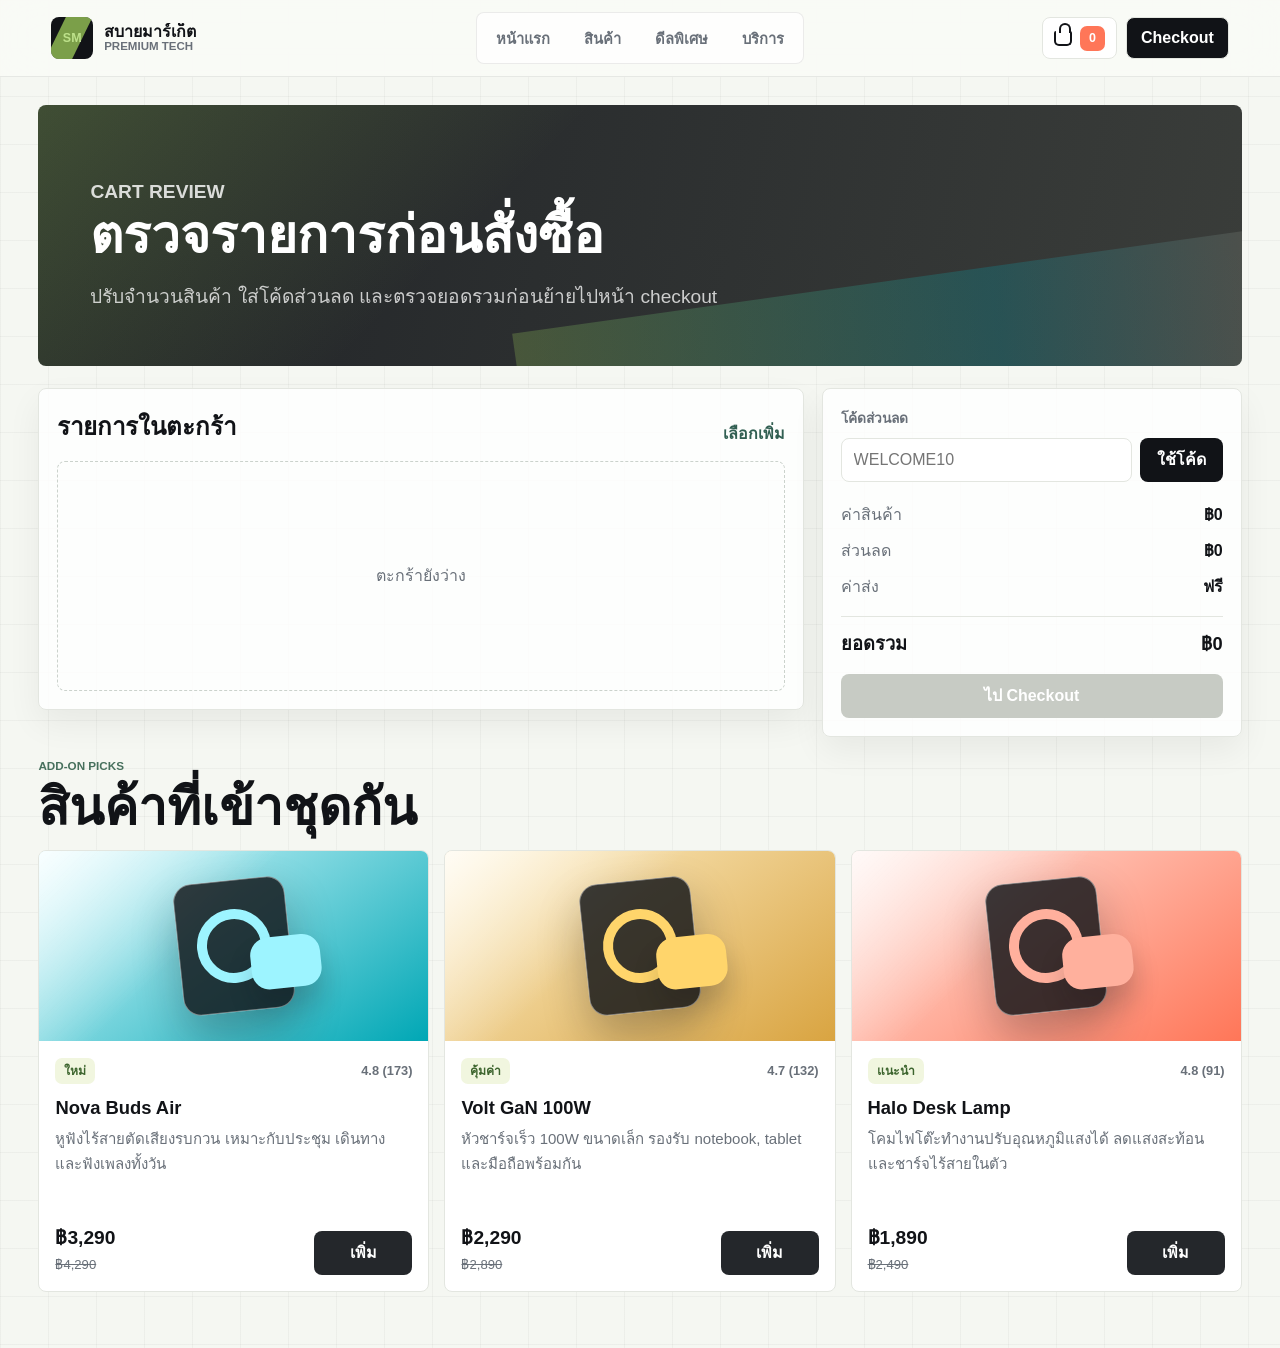
==== cart.html @ 7fd5c6af "fix ui" ====
<!doctype html>
<html lang="th">
  <head>
    <meta charset="UTF-8" />
    <meta name="viewport" content="width=device-width, initial-scale=1.0" />
    <meta name="description" content="ตรวจรายการสินค้าในตะกร้า ปรับจำนวน ใช้โค้ดส่วนลด และไป checkout" />
    <title>ตะกร้า | สบายมาร์เก็ต</title>
    <link rel="stylesheet" href="styles.css" />
  </head>
  <body data-page="cart">
    <header class="site-header">
      <a class="brand" href="index.html" aria-label="สบายมาร์เก็ต">
        <span class="brand-mark" aria-hidden="true">SM</span>
        <span class="brand-copy"><strong>สบายมาร์เก็ต</strong><small>Premium Tech</small></span>
      </a>
      <nav class="top-nav" aria-label="เมนูหลัก">
        <a class="nav-link" data-page-link="home" href="index.html">หน้าแรก</a>
        <a class="nav-link" data-page-link="products" href="products.html">สินค้า</a>
        <a class="nav-link" data-page-link="deals" href="deals.html">ดีลพิเศษ</a>
        <a class="nav-link" data-page-link="support" href="support.html">บริการ</a>
      </nav>
      <div class="header-actions">
        <a class="cart-chip" href="cart.html" aria-label="เปิดตะกร้าสินค้า">
          <span class="bag-icon" aria-hidden="true"></span>
          <strong id="cartCount">0</strong>
        </a>
        <a class="checkout-chip" href="checkout.html">Checkout</a>
        <button class="menu-toggle" id="menuToggle" type="button" aria-label="เปิดเมนู"><span></span><span></span></button>
      </div>
    </header>

    <nav class="mobile-nav" id="mobileNav" aria-label="เมนูมือถือ">
      <a class="nav-link" data-page-link="home" href="index.html">หน้าแรก</a>
      <a class="nav-link" data-page-link="products" href="products.html">สินค้า</a>
      <a class="nav-link" data-page-link="deals" href="deals.html">ดีลพิเศษ</a>
      <a class="nav-link" data-page-link="cart" href="cart.html">ตะกร้า</a>
      <a class="nav-link" data-page-link="support" href="support.html">บริการ</a>
    </nav>

    <main class="page-shell content-page">
      <section class="page-hero" data-reveal>
        <p class="eyebrow">Cart Review</p>
        <h1>ตรวจรายการก่อนสั่งซื้อ</h1>
        <p>ปรับจำนวนสินค้า ใส่โค้ดส่วนลด และตรวจยอดรวมก่อนย้ายไปหน้า checkout</p>
      </section>

      <section class="cart-page-grid" data-reveal>
        <div class="cart-list-card">
          <div class="card-title-row">
            <h2>รายการในตะกร้า</h2>
            <a class="text-link" href="products.html">เลือกเพิ่ม</a>
          </div>
          <div class="cart-items-page" id="cartItemsPage"></div>
        </div>

        <aside class="summary-card">
          <form class="promo-row" id="promoForm">
            <label for="promoCode">โค้ดส่วนลด</label>
            <div>
              <input id="promoCode" type="text" placeholder="WELCOME10" autocomplete="off" />
              <button type="submit">ใช้โค้ด</button>
            </div>
          </form>
          <div class="cart-summary" id="cartSummary"></div>
          <a class="checkout-button" id="checkoutLink" href="checkout.html">ไป Checkout</a>
        </aside>
      </section>

      <section class="product-section" data-reveal>
        <div class="section-heading">
          <div>
            <p class="eyebrow">Add-on Picks</p>
            <h2>สินค้าที่เข้าชุดกัน</h2>
          </div>
        </div>
        <div class="product-grid compact-grid" id="cartRecommendations" aria-live="polite"></div>
      </section>
    </main>

    <div class="toast" id="toast" role="status" aria-live="polite"></div>
    <script src="script.js"></script>
  </body>
</html>
---- styles.css ----
:root {
  color-scheme: light;
  --ink: #111317;
  --muted: #697079;
  --line: #e3e6e0;
  --paper: #ffffff;
  --soft: #f5f7f2;
  --soft-2: #ecefec;
  --graphite: #24272b;
  --lime: #a4d65e;
  --cyan: #00a7b5;
  --ember: #ff7658;
  --violet: #7d6cf0;
  --gold: #d9a441;
  --radius: 8px;
  --shadow: 0 22px 60px rgba(17, 19, 23, 0.13);
}

* {
  box-sizing: border-box;
}

html {
  scroll-behavior: smooth;
}

body {
  margin: 0;
  min-width: 320px;
  background:
    linear-gradient(90deg, rgba(17, 19, 23, 0.035) 1px, transparent 1px),
    linear-gradient(180deg, rgba(17, 19, 23, 0.035) 1px, transparent 1px),
    var(--soft);
  background-size: 48px 48px;
  color: var(--ink);
  font-family: "Segoe UI", Tahoma, Arial, sans-serif;
  letter-spacing: 0;
}

body.nav-open {
  overflow: hidden;
}

button,
input,
select,
textarea {
  font: inherit;
}

button,
a {
  -webkit-tap-highlight-color: transparent;
}

a {
  color: inherit;
  text-decoration: none;
}

.site-header {
  position: sticky;
  top: 0;
  z-index: 50;
  display: grid;
  grid-template-columns: minmax(210px, 1fr) auto minmax(230px, 1fr);
  align-items: center;
  gap: 18px;
  min-height: 76px;
  padding: 12px clamp(16px, 4vw, 56px);
  border-bottom: 1px solid rgba(17, 19, 23, 0.08);
  background: rgba(250, 251, 247, 0.9);
  backdrop-filter: blur(20px);
}

.brand {
  display: inline-flex;
  align-items: center;
  gap: 11px;
  min-width: 0;
}

.brand-mark {
  position: relative;
  display: grid;
  width: 42px;
  height: 42px;
  place-items: center;
  overflow: hidden;
  border-radius: var(--radius);
  background: var(--ink);
  color: #fff;
  font-size: 0.78rem;
  font-weight: 900;
}

.brand-mark::after {
  position: absolute;
  inset: -45% 28% auto auto;
  width: 24px;
  height: 80px;
  background: rgba(164, 214, 94, 0.72);
  content: "";
  transform: rotate(26deg);
}

.brand-copy {
  display: grid;
  min-width: 0;
  line-height: 1.1;
}

.brand-copy strong {
  overflow: hidden;
  font-size: 1rem;
  text-overflow: ellipsis;
  white-space: nowrap;
}

.brand-copy small {
  color: var(--muted);
  font-size: 0.72rem;
  font-weight: 800;
  text-transform: uppercase;
}

.top-nav {
  display: inline-flex;
  align-items: center;
  justify-content: center;
  gap: 8px;
  padding: 6px;
  border: 1px solid rgba(17, 19, 23, 0.08);
  border-radius: var(--radius);
  background: rgba(255, 255, 255, 0.72);
}

.nav-link {
  position: relative;
  display: inline-flex;
  align-items: center;
  min-height: 38px;
  padding: 0 13px;
  border-radius: 7px;
  color: var(--muted);
  font-size: 0.92rem;
  font-weight: 800;
  white-space: nowrap;
  transition: color 180ms ease, background 180ms ease;
}

.nav-link:hover,
.nav-link.is-active {
  background: #eef4e4;
  color: var(--ink);
}

.nav-link.is-active::after {
  position: absolute;
  left: 13px;
  right: 13px;
  bottom: 5px;
  height: 2px;
  border-radius: 2px;
  background: var(--lime);
  content: "";
}

.header-actions {
  display: inline-flex;
  align-items: center;
  justify-self: end;
  gap: 9px;
}

.cart-chip,
.checkout-chip,
.menu-toggle {
  display: inline-flex;
  align-items: center;
  justify-content: center;
  min-height: 42px;
  border: 1px solid var(--line);
  border-radius: var(--radius);
  background: #fff;
  color: var(--ink);
  cursor: pointer;
}

.cart-chip {
  gap: 8px;
  min-width: 70px;
  padding: 0 11px;
}

.cart-chip strong {
  display: grid;
  min-width: 25px;
  height: 25px;
  place-items: center;
  border-radius: 7px;
  background: var(--ember);
  color: #fff;
  font-size: 0.78rem;
}

.checkout-chip {
  padding: 0 14px;
  background: var(--ink);
  color: #fff;
  font-weight: 850;
}

.bag-icon {
  position: relative;
  width: 18px;
  height: 15px;
  border: 2px solid currentColor;
  border-top: 0;
  border-radius: 2px 2px 5px 5px;
}

.bag-icon::before {
  position: absolute;
  top: -8px;
  left: 3px;
  width: 8px;
  height: 8px;
  border: 2px solid currentColor;
  border-bottom: 0;
  border-radius: 8px 8px 0 0;
  content: "";
}

.menu-toggle {
  display: none;
  width: 42px;
  flex-direction: column;
  gap: 5px;
}

.menu-toggle span {
  width: 18px;
  height: 2px;
  border-radius: 2px;
  background: currentColor;
}

.mobile-nav {
  position: fixed;
  inset: 76px 12px auto;
  z-index: 45;
  display: none;
  padding: 10px;
  border: 1px solid var(--line);
  border-radius: var(--radius);
  background: rgba(255, 255, 255, 0.96);
  box-shadow: var(--shadow);
}

.page-shell {
  width: min(1460px, 100%);
  margin: 0 auto;
  padding: 18px clamp(14px, 3vw, 44px) 56px;
}

.content-page {
  padding-top: 28px;
}

.hero-scene {
  position: relative;
  min-height: clamp(520px, 70vh, 720px);
  overflow: hidden;
  border-radius: var(--radius);
  background: #181b20;
  box-shadow: var(--shadow);
}

.hero-scene::after {
  position: absolute;
  inset: 0;
  background:
    linear-gradient(115deg, transparent 0 42%, rgba(255, 255, 255, 0.18) 48%, transparent 54%),
    repeating-linear-gradient(0deg, transparent 0 18px, rgba(255, 255, 255, 0.035) 19px);
  content: "";
  mix-blend-mode: screen;
  opacity: 0.55;
  animation: scanPass 8s linear infinite;
}

.hero-image,
.hero-veil {
  position: absolute;
  inset: 0;
  width: 100%;
  height: 100%;
}

.hero-image {
  object-fit: cover;
  transform: scale(1.02);
}

.hero-veil {
  background:
    linear-gradient(90deg, rgba(17, 19, 23, 0.9) 0%, rgba(17, 19, 23, 0.7) 42%, rgba(17, 19, 23, 0.2) 100%),
    linear-gradient(0deg, rgba(17, 19, 23, 0.62), transparent 42%);
}

.hero-content {
  position: relative;
  z-index: 2;
  display: flex;
  min-height: inherit;
  width: min(740px, 100%);
  flex-direction: column;
  justify-content: center;
  padding: clamp(30px, 6vw, 78px);
  color: #fff;
}

.eyebrow {
  margin: 0 0 9px;
  color: #47705d;
  font-size: 0.73rem;
  font-weight: 900;
  letter-spacing: 0;
  text-transform: uppercase;
}

.hero-content .eyebrow,
.deal-hero .eyebrow {
  color: #d8ff97;
}

.hero-content h1,
.page-hero h1,
.section-heading h2,
.showcase-copy h2 {
  margin: 0;
  line-height: 1.05;
}

.hero-content h1 {
  max-width: 820px;
  font-size: clamp(2.45rem, 6.6vw, 6.1rem);
}

.hero-content p:not(.eyebrow),
.page-hero p,
.showcase-copy p,
.promo-panel p {
  max-width: 640px;
  margin: 18px 0 0;
  color: rgba(255, 255, 255, 0.82);
  font-size: clamp(1rem, 1.5vw, 1.2rem);
  line-height: 1.75;
}

.hero-actions {
  display: flex;
  flex-wrap: wrap;
  gap: 10px;
  margin-top: 26px;
}

.primary-link,
.secondary-link,
.checkout-button,
.promo-row button,
.add-button,
.ghost-button {
  display: inline-flex;
  align-items: center;
  justify-content: center;
  min-height: 44px;
  padding: 0 16px;
  border: 1px solid transparent;
  border-radius: var(--radius);
  font-weight: 900;
  cursor: pointer;
  transition:
    transform 180ms ease,
    border-color 180ms ease,
    background 180ms ease,
    box-shadow 180ms ease;
}

.primary-link,
.checkout-button,
.promo-row button,
.add-button {
  background: var(--ink);
  color: #fff;
}

.primary-link:hover,
.checkout-button:hover,
.promo-row button:hover,
.add-button:hover {
  transform: translateY(-2px);
  box-shadow: 0 14px 28px rgba(17, 19, 23, 0.18);
}

.secondary-link,
.ghost-button {
  border-color: rgba(255, 255, 255, 0.5);
  background: rgba(255, 255, 255, 0.12);
  color: #fff;
}

.ghost-button {
  border-color: var(--line);
  background: #fff;
  color: var(--ink);
}

.hero-dashboard {
  position: absolute;
  right: clamp(18px, 4vw, 48px);
  bottom: clamp(18px, 4vw, 42px);
  z-index: 3;
  display: grid;
  grid-template-columns: repeat(3, minmax(104px, 1fr));
  gap: 1px;
  overflow: hidden;
  width: min(470px, calc(100% - 36px));
  border: 1px solid rgba(255, 255, 255, 0.18);
  border-radius: var(--radius);
  background: rgba(255, 255, 255, 0.18);
  backdrop-filter: blur(18px);
}

.hero-dashboard div {
  display: grid;
  gap: 5px;
  padding: 14px;
  background: rgba(17, 19, 23, 0.62);
  color: #fff;
}

.hero-dashboard span {
  color: rgba(255, 255, 255, 0.66);
  font-size: 0.78rem;
  font-weight: 800;
}

.hero-dashboard strong {
  font-size: 1.06rem;
}

.category-band {
  display: grid;
  grid-template-columns: repeat(4, 1fr);
  gap: 12px;
  margin-top: 20px;
}

.category-tile,
.support-card,
.faq-grid article,
.cart-list-card,
.summary-card,
.timeline-panel,
.promo-panel,
.shop-console {
  border: 1px solid var(--line);
  border-radius: var(--radius);
  background: rgba(255, 255, 255, 0.84);
  box-shadow: 0 14px 34px rgba(17, 19, 23, 0.06);
}

.category-tile {
  position: relative;
  display: grid;
  min-height: 136px;
  align-content: end;
  gap: 6px;
  overflow: hidden;
  padding: 18px;
  transition: transform 180ms ease, box-shadow 180ms ease;
}

.category-tile::before {
  position: absolute;
  inset: 0;
  background: linear-gradient(145deg, var(--tile-accent), transparent 42%);
  content: "";
  opacity: 0.18;
}

.category-tile:hover {
  transform: translateY(-4px);
  box-shadow: var(--shadow);
}

.category-tile span,
.support-card span {
  color: var(--tile-accent, var(--lime));
  font-weight: 950;
}

.category-tile strong {
  position: relative;
  font-size: 1.22rem;
}

.category-tile small {
  position: relative;
  color: var(--muted);
}

.tone-lime,
.accent-lime {
  --tile-accent: var(--lime);
}

.tone-cyan,
.accent-cyan {
  --tile-accent: var(--cyan);
}

.tone-ember,
.accent-ember {
  --tile-accent: var(--ember);
}

.tone-graphite {
  --tile-accent: var(--graphite);
}

.section-split {
  display: grid;
  grid-template-columns: minmax(0, 0.85fr) minmax(380px, 1fr);
  gap: 18px;
  align-items: stretch;
  margin-top: 20px;
}

.showcase-copy {
  display: grid;
  align-content: center;
  min-height: 300px;
  padding: clamp(24px, 4vw, 42px);
  border-radius: var(--radius);
  background: var(--ink);
  color: #fff;
}

.showcase-copy p:not(.eyebrow) {
  color: rgba(255, 255, 255, 0.72);
}

.showcase-copy h2 {
  font-size: clamp(1.7rem, 3.5vw, 3.3rem);
}

.flow-grid {
  display: grid;
  grid-template-columns: repeat(2, 1fr);
  gap: 12px;
}

.flow-grid a {
  position: relative;
  display: grid;
  min-height: 144px;
  align-content: space-between;
  overflow: hidden;
  padding: 18px;
  border: 1px solid var(--line);
  border-radius: var(--radius);
  background: #fff;
}

.flow-grid a::after {
  position: absolute;
  inset: auto -30% -55% 40%;
  height: 120px;
  background: linear-gradient(90deg, var(--lime), var(--cyan), var(--ember));
  content: "";
  opacity: 0.18;
  transform: rotate(-12deg);
  transition: transform 180ms ease;
}

.flow-grid a:hover::after {
  transform: rotate(-6deg) translateY(-12px);
}

.flow-grid span {
  color: var(--muted);
  font-size: 0.82rem;
  font-weight: 800;
}

.flow-grid strong {
  font-size: 1.42rem;
}

.product-section,
.service-strip,
.support-grid,
.timeline-panel,
.faq-grid,
.promo-panel,
.deal-grid,
.cart-page-grid,
.checkout-layout {
  margin-top: 22px;
}

.section-heading,
.card-title-row {
  display: flex;
  align-items: end;
  justify-content: space-between;
  gap: 16px;
  margin-bottom: 15px;
}

.section-heading h2,
.page-hero h1 {
  font-size: clamp(1.65rem, 4vw, 3.8rem);
}

.text-link {
  color: #315f52;
  font-weight: 900;
}

.text-link:hover {
  color: var(--ink);
}

.product-grid {
  display: grid;
  grid-template-columns: repeat(auto-fit, minmax(250px, 1fr));
  gap: 15px;
}

.featured-grid {
  grid-template-columns: repeat(4, minmax(0, 1fr));
}

.compact-grid {
  grid-template-columns: repeat(3, minmax(0, 1fr));
}

.product-card {
  position: relative;
  display: grid;
  min-height: 440px;
  overflow: hidden;
  border: 1px solid var(--line);
  border-radius: var(--radius);
  background: var(--paper);
  transition:
    transform 190ms ease,
    box-shadow 190ms ease,
    border-color 190ms ease;
}

.product-card:hover {
  border-color: rgba(17, 19, 23, 0.18);
  box-shadow: var(--shadow);
  transform: translateY(-5px);
}

.product-art {
  position: relative;
  display: grid;
  min-height: 190px;
  place-items: center;
  overflow: hidden;
  background:
    linear-gradient(135deg, rgba(255, 255, 255, 0.8), transparent 42%),
    linear-gradient(145deg, var(--product-a), var(--product-b));
}

.product-art::after {
  position: absolute;
  inset: 0;
  background: linear-gradient(110deg, transparent 0 34%, rgba(255, 255, 255, 0.35) 45%, transparent 56%);
  content: "";
  transform: translateX(-80%);
  transition: transform 360ms ease;
}

.product-card:hover .product-art::after {
  transform: translateX(80%);
}

.device {
  position: relative;
  z-index: 1;
  display: grid;
  width: 112px;
  height: 132px;
  place-items: center;
  border: 1px solid rgba(255, 255, 255, 0.42);
  border-radius: 18px;
  background: rgba(17, 19, 23, 0.82);
  box-shadow: 0 22px 45px rgba(17, 19, 23, 0.28);
  transform: rotate(-6deg);
}

.device::before {
  width: 54px;
  height: 54px;
  border: 10px solid var(--product-light);
  border-radius: 50%;
  content: "";
}

.device::after {
  position: absolute;
  right: -30px;
  bottom: 18px;
  width: 70px;
  height: 52px;
  border-radius: 18px;
  background: var(--product-light);
  box-shadow: 0 18px 26px rgba(17, 19, 23, 0.18);
  content: "";
}

.product-info {
  display: flex;
  min-height: 250px;
  flex-direction: column;
  padding: 16px;
}

.product-meta {
  display: flex;
  align-items: center;
  justify-content: space-between;
  gap: 10px;
  min-height: 28px;
  color: var(--muted);
  font-size: 0.8rem;
  font-weight: 850;
}

.badge {
  display: inline-flex;
  align-items: center;
  min-height: 26px;
  padding: 0 9px;
  border-radius: 7px;
  background: #f1f6df;
  color: #3c642d;
  font-size: 0.76rem;
  font-weight: 950;
}

.product-info h3 {
  margin: 11px 0 8px;
  font-size: 1.15rem;
  line-height: 1.28;
}

.product-info p {
  margin: 0;
  color: var(--muted);
  font-size: 0.94rem;
  line-height: 1.62;
}

.card-footer {
  display: flex;
  align-items: end;
  justify-content: space-between;
  gap: 12px;
  margin-top: auto;
  padding-top: 16px;
}

.price-stack {
  display: grid;
  gap: 2px;
}

.price-stack strong {
  font-size: 1.2rem;
}

.price-stack span {
  color: var(--muted);
  font-size: 0.82rem;
  text-decoration: line-through;
}

.add-button {
  min-width: 98px;
  background: var(--graphite);
}

.tone-mint {
  --product-a: #e9f8d9;
  --product-b: #a4d65e;
  --product-light: #d8ff8f;
}

.tone-cyber {
  --product-a: #ddfbff;
  --product-b: #00a7b5;
  --product-light: #9df4ff;
}

.tone-sun {
  --product-a: #fff1cc;
  --product-b: #d9a441;
  --product-light: #ffd56b;
}

.tone-coral {
  --product-a: #ffe4dd;
  --product-b: #ff7658;
  --product-light: #ffb09d;
}

.tone-violet {
  --product-a: #ece8ff;
  --product-b: #7d6cf0;
  --product-light: #c9c1ff;
}

.tone-stone {
  --product-a: #eef0ef;
  --product-b: #5b6265;
  --product-light: #cdd3d0;
}

.service-strip {
  display: grid;
  grid-template-columns: repeat(3, 1fr);
  gap: 1px;
  overflow: hidden;
  border: 1px solid var(--line);
  border-radius: var(--radius);
  background: var(--line);
}

.service-strip div {
  display: grid;
  min-height: 102px;
  align-content: center;
  gap: 5px;
  padding: 18px;
  background: #fff;
}

.service-strip span {
  color: var(--muted);
  font-size: 0.92rem;
}

.page-hero {
  position: relative;
  overflow: hidden;
  padding: clamp(26px, 5vw, 52px);
  border-radius: var(--radius);
  background:
    linear-gradient(135deg, rgba(164, 214, 94, 0.24), transparent 38%),
    linear-gradient(100deg, #202327, #3a3d3a);
  color: #fff;
}

.page-hero::after {
  position: absolute;
  inset: auto -20% -80px 40%;
  height: 180px;
  background: linear-gradient(90deg, var(--lime), var(--cyan), var(--ember));
  content: "";
  opacity: 0.24;
  transform: rotate(-8deg);
}

.page-hero p:not(.eyebrow) {
  color: rgba(255, 255, 255, 0.76);
}

.shop-console {
  padding: 16px;
}

.shop-toolbar {
  display: grid;
  grid-template-columns: minmax(240px, 1fr) minmax(190px, 240px);
  gap: 12px;
  margin-bottom: 12px;
}

.search-box {
  position: relative;
  display: flex;
  align-items: center;
}

.search-icon {
  position: absolute;
  left: 14px;
  width: 16px;
  height: 16px;
  border: 2px solid var(--muted);
  border-radius: 50%;
}

.search-icon::after {
  position: absolute;
  right: -5px;
  bottom: -5px;
  width: 7px;
  height: 2px;
  border-radius: 2px;
  background: var(--muted);
  content: "";
  transform: rotate(45deg);
}

.search-box input,
.shop-toolbar select,
.promo-row input,
.checkout-form input,
.checkout-form select,
.checkout-form textarea {
  width: 100%;
  border: 1px solid var(--line);
  border-radius: var(--radius);
  background: #fff;
  color: var(--ink);
  outline: none;
}

.search-box input,
.shop-toolbar select {
  min-height: 46px;
  padding: 0 14px;
}

.search-box input {
  padding-left: 44px;
}

.search-box input:focus,
.shop-toolbar select:focus,
.promo-row input:focus,
.checkout-form input:focus,
.checkout-form select:focus,
.checkout-form textarea:focus {
  border-color: var(--cyan);
  box-shadow: 0 0 0 3px rgba(0, 167, 181, 0.15);
}

.category-tabs {
  display: flex;
  gap: 8px;
  overflow-x: auto;
  padding: 2px 0 10px;
}

.category-tab {
  flex: 0 0 auto;
  min-height: 38px;
  padding: 0 13px;
  border: 1px solid var(--line);
  border-radius: var(--radius);
  background: #fff;
  color: var(--muted);
  font-weight: 850;
  cursor: pointer;
}

.category-tab.is-active,
.category-tab:hover {
  border-color: rgba(0, 167, 181, 0.34);
  background: #e8fbfd;
  color: #00616a;
}

.result-row {
  display: flex;
  align-items: center;
  justify-content: space-between;
  gap: 12px;
  margin: 2px 0 14px;
  color: var(--muted);
}

.result-row strong {
  color: var(--ink);
}

.empty-state {
  display: grid;
  grid-column: 1 / -1;
  min-height: 230px;
  place-items: center;
  border: 1px dashed #cbd2cc;
  border-radius: var(--radius);
  color: var(--muted);
  text-align: center;
}

.deal-grid {
  display: grid;
  grid-template-columns: repeat(3, minmax(0, 1fr));
  gap: 16px;
}

.deal-card {
  position: relative;
  display: grid;
  min-height: 470px;
  overflow: hidden;
  padding: 18px;
  border: 1px solid var(--line);
  border-radius: var(--radius);
  background: #fff;
  box-shadow: 0 14px 34px rgba(17, 19, 23, 0.06);
}

.deal-card::before {
  position: absolute;
  inset: 0;
  background:
    linear-gradient(135deg, var(--deal-accent), transparent 34%),
    linear-gradient(0deg, rgba(17, 19, 23, 0.03), transparent);
  content: "";
  opacity: 0.18;
}

.deal-card > * {
  position: relative;
}

.deal-card h2 {
  margin: 18px 0 8px;
  font-size: 1.6rem;
}

.deal-card p {
  margin: 0;
  color: var(--muted);
  line-height: 1.62;
}

.deal-stack {
  display: grid;
  gap: 8px;
  margin-top: 18px;
}

.deal-stack span {
  padding: 10px 11px;
  border: 1px solid rgba(17, 19, 23, 0.08);
  border-radius: 7px;
  background: rgba(255, 255, 255, 0.7);
  font-weight: 800;
}

.deal-footer {
  display: flex;
  align-items: end;
  justify-content: space-between;
  gap: 12px;
  margin-top: auto;
  padding-top: 22px;
}

.promo-panel {
  display: flex;
  align-items: center;
  justify-content: space-between;
  gap: 18px;
  padding: clamp(22px, 4vw, 38px);
}

.promo-panel h2 {
  margin: 0;
  font-size: clamp(2rem, 5vw, 4.2rem);
}

.promo-panel p {
  color: var(--muted);
}

.cart-page-grid,
.checkout-layout {
  display: grid;
  grid-template-columns: minmax(0, 1fr) minmax(330px, 420px);
  gap: 18px;
  align-items: start;
}

.cart-list-card,
.summary-card,
.timeline-panel {
  padding: 18px;
}

.card-title-row h2 {
  margin: 0;
}

.cart-items-page {
  display: grid;
  gap: 10px;
}

.cart-line {
  display: grid;
  grid-template-columns: 1fr auto;
  gap: 14px;
  align-items: center;
  padding: 13px;
  border: 1px solid var(--line);
  border-radius: var(--radius);
  background: #fff;
}

.cart-line h3 {
  margin: 0;
  font-size: 1rem;
}

.cart-line p {
  margin: 5px 0 0;
  color: var(--muted);
  font-size: 0.86rem;
}

.cart-controls {
  display: inline-flex;
  align-items: center;
  justify-content: flex-end;
  gap: 7px;
}

.qty-button,
.icon-button {
  display: grid;
  width: 34px;
  height: 34px;
  place-items: center;
  border: 1px solid var(--line);
  border-radius: 7px;
  background: #fff;
  color: var(--ink);
  cursor: pointer;
}

.remove-button {
  border-color: #ffd2c7;
  color: #ad432d;
}

.promo-row {
  display: grid;
  gap: 9px;
  margin-bottom: 14px;
}

.promo-row label,
.checkout-form label {
  display: grid;
  gap: 7px;
  color: var(--muted);
  font-size: 0.86rem;
  font-weight: 850;
}

.promo-row > div {
  display: grid;
  grid-template-columns: 1fr auto;
  gap: 8px;
}

.promo-row input,
.checkout-form input,
.checkout-form select {
  min-height: 44px;
  padding: 0 12px;
}

.checkout-form textarea {
  min-height: 110px;
  padding: 11px 12px;
  resize: vertical;
}

.cart-summary {
  display: grid;
  gap: 11px;
  padding-top: 6px;
}

.cart-summary div {
  display: flex;
  align-items: center;
  justify-content: space-between;
  gap: 12px;
  color: var(--muted);
}

.cart-summary strong {
  color: var(--ink);
}

.cart-summary .total-row {
  margin-top: 6px;
  padding-top: 12px;
  border-top: 1px solid var(--line);
  color: var(--ink);
  font-size: 1.14rem;
  font-weight: 900;
}

.checkout-button {
  width: 100%;
  margin-top: 16px;
}

.checkout-button.is-disabled,
.checkout-button:disabled {
  background: #c7cbc4;
  cursor: not-allowed;
  transform: none;
  box-shadow: none;
}

.checkout-form {
  padding: 18px;
  border: 1px solid var(--line);
  border-radius: var(--radius);
  background: #fff;
  box-shadow: 0 14px 34px rgba(17, 19, 23, 0.06);
}

.form-grid {
  display: grid;
  grid-template-columns: repeat(2, minmax(0, 1fr));
  gap: 13px;
}

.wide-field {
  grid-column: 1 / -1;
}

.cart-items-page.mini {
  margin-bottom: 14px;
}

.cart-items-page.mini .cart-line {
  grid-template-columns: 1fr;
}

.cart-items-page.mini .cart-controls {
  display: none;
}

.support-grid {
  display: grid;
  grid-template-columns: repeat(3, 1fr);
  gap: 16px;
}

.support-card {
  position: relative;
  min-height: 220px;
  overflow: hidden;
  padding: 22px;
}

.support-card::after {
  position: absolute;
  inset: auto -20% -50px 28%;
  height: 120px;
  background: var(--tile-accent);
  content: "";
  opacity: 0.16;
  transform: rotate(-10deg);
}

.support-card h2 {
  margin: 32px 0 10px;
}

.support-card p,
.faq-grid p,
.timeline p {
  color: var(--muted);
  line-height: 1.62;
}

.timeline {
  display: grid;
  grid-template-columns: repeat(4, 1fr);
  gap: 14px;
}

.timeline div {
  position: relative;
  padding: 16px;
  border: 1px solid var(--line);
  border-radius: var(--radius);
  background: #fff;
}

.timeline span {
  display: block;
  width: 32px;
  height: 4px;
  margin-bottom: 18px;
  border-radius: 3px;
  background: linear-gradient(90deg, var(--lime), var(--cyan));
}

.timeline strong {
  display: block;
  font-size: 1.02rem;
}

.timeline p {
  margin: 8px 0 0;
  font-size: 0.92rem;
}

.faq-grid {
  display: grid;
  grid-template-columns: repeat(3, 1fr);
  gap: 16px;
}

.faq-grid article {
  padding: 20px;
}

.faq-grid h2 {
  margin: 0 0 8px;
  font-size: 1.12rem;
}

.order-modal {
  width: min(560px, calc(100vw - 28px));
  padding: 0;
  border: 0;
  border-radius: var(--radius);
  color: var(--ink);
  box-shadow: var(--shadow);
}

.order-modal::backdrop {
  background: rgba(17, 19, 23, 0.48);
}

.modal-header {
  display: flex;
  align-items: start;
  justify-content: space-between;
  gap: 14px;
  padding: 18px;
  border-bottom: 1px solid var(--line);
}

.modal-header h2 {
  margin: 0;
}

.order-details {
  display: grid;
  gap: 10px;
  padding: 18px;
  color: var(--muted);
  line-height: 1.55;
}

.order-details strong {
  color: var(--ink);
}

.modal-action {
  width: calc(100% - 36px);
  margin: 0 18px 18px;
}

.toast {
  position: fixed;
  right: 18px;
  bottom: 18px;
  z-index: 80;
  max-width: min(380px, calc(100vw - 36px));
  padding: 13px 15px;
  border: 1px solid rgba(255, 255, 255, 0.18);
  border-radius: var(--radius);
  background: var(--ink);
  color: #fff;
  font-weight: 850;
  opacity: 0;
  transform: translateY(14px);
  transition: opacity 180ms ease, transform 180ms ease;
  pointer-events: none;
}

.toast.is-visible {
  opacity: 1;
  transform: translateY(0);
}

.cart-spark {
  position: fixed;
  z-index: 90;
  width: 14px;
  height: 14px;
  border-radius: 7px;
  background: var(--lime);
  pointer-events: none;
  box-shadow: 0 0 20px rgba(164, 214, 94, 0.8);
}

[data-reveal] {
  opacity: 0;
  transform: translateY(22px);
  transition: opacity 520ms ease, transform 520ms ease;
}

[data-reveal].is-visible {
  opacity: 1;
  transform: translateY(0);
}

@keyframes scanPass {
  0% {
    transform: translateX(-16%);
  }
  100% {
    transform: translateX(16%);
  }
}

@media (max-width: 1180px) {
  .featured-grid,
  .deal-grid,
  .compact-grid {
    grid-template-columns: repeat(2, minmax(0, 1fr));
  }

  .section-split,
  .cart-page-grid,
  .checkout-layout {
    grid-template-columns: 1fr;
  }
}

@media (max-width: 920px) {
  .site-header {
    grid-template-columns: minmax(160px, 1fr) auto;
  }

  .top-nav,
  .checkout-chip {
    display: none;
  }

  .menu-toggle {
    display: inline-flex;
  }

  body.nav-open .mobile-nav {
    display: grid;
  }

  .category-band,
  .support-grid,
  .timeline,
  .faq-grid {
    grid-template-columns: repeat(2, minmax(0, 1fr));
  }

  .hero-scene {
    min-height: 620px;
  }

  .hero-content {
    justify-content: end;
    padding-bottom: 180px;
  }

  .hero-veil {
    background:
      linear-gradient(0deg, rgba(17, 19, 23, 0.9) 0%, rgba(17, 19, 23, 0.48) 72%),
      linear-gradient(90deg, rgba(17, 19, 23, 0.52), transparent);
  }

  .shop-toolbar {
    grid-template-columns: 1fr;
  }
}

@media (max-width: 650px) {
  .site-header {
    min-height: 68px;
    padding-inline: 13px;
  }

  .mobile-nav {
    inset: 68px 12px auto;
  }

  .brand-copy strong {
    max-width: 142px;
  }

  .cart-chip {
    min-width: auto;
  }

  .page-shell {
    padding: 12px 12px 44px;
  }

  .hero-scene {
    min-height: 590px;
  }

  .hero-content {
    padding: 24px 20px 182px;
  }

  .hero-content h1 {
    font-size: clamp(2.2rem, 14vw, 3.6rem);
  }

  .hero-dashboard {
    grid-template-columns: 1fr;
  }

  .category-band,
  .flow-grid,
  .featured-grid,
  .deal-grid,
  .compact-grid,
  .support-grid,
  .timeline,
  .faq-grid,
  .service-strip,
  .form-grid {
    grid-template-columns: 1fr;
  }

  .category-tile,
  .flow-grid a {
    min-height: 118px;
  }

  .section-heading,
  .result-row,
  .promo-panel {
    align-items: start;
    flex-direction: column;
  }

  .cart-line {
    grid-template-columns: 1fr;
  }

  .cart-controls {
    justify-content: start;
  }

  .promo-row > div {
    grid-template-columns: 1fr;
  }
}

@media (prefers-reduced-motion: reduce) {
  *,
  *::before,
  *::after {
    scroll-behavior: auto !important;
    animation-duration: 0.01ms !important;
    animation-iteration-count: 1 !important;
    transition-duration: 0.01ms !important;
  }

  [data-reveal] {
    opacity: 1;
    transform: none;
  }
}
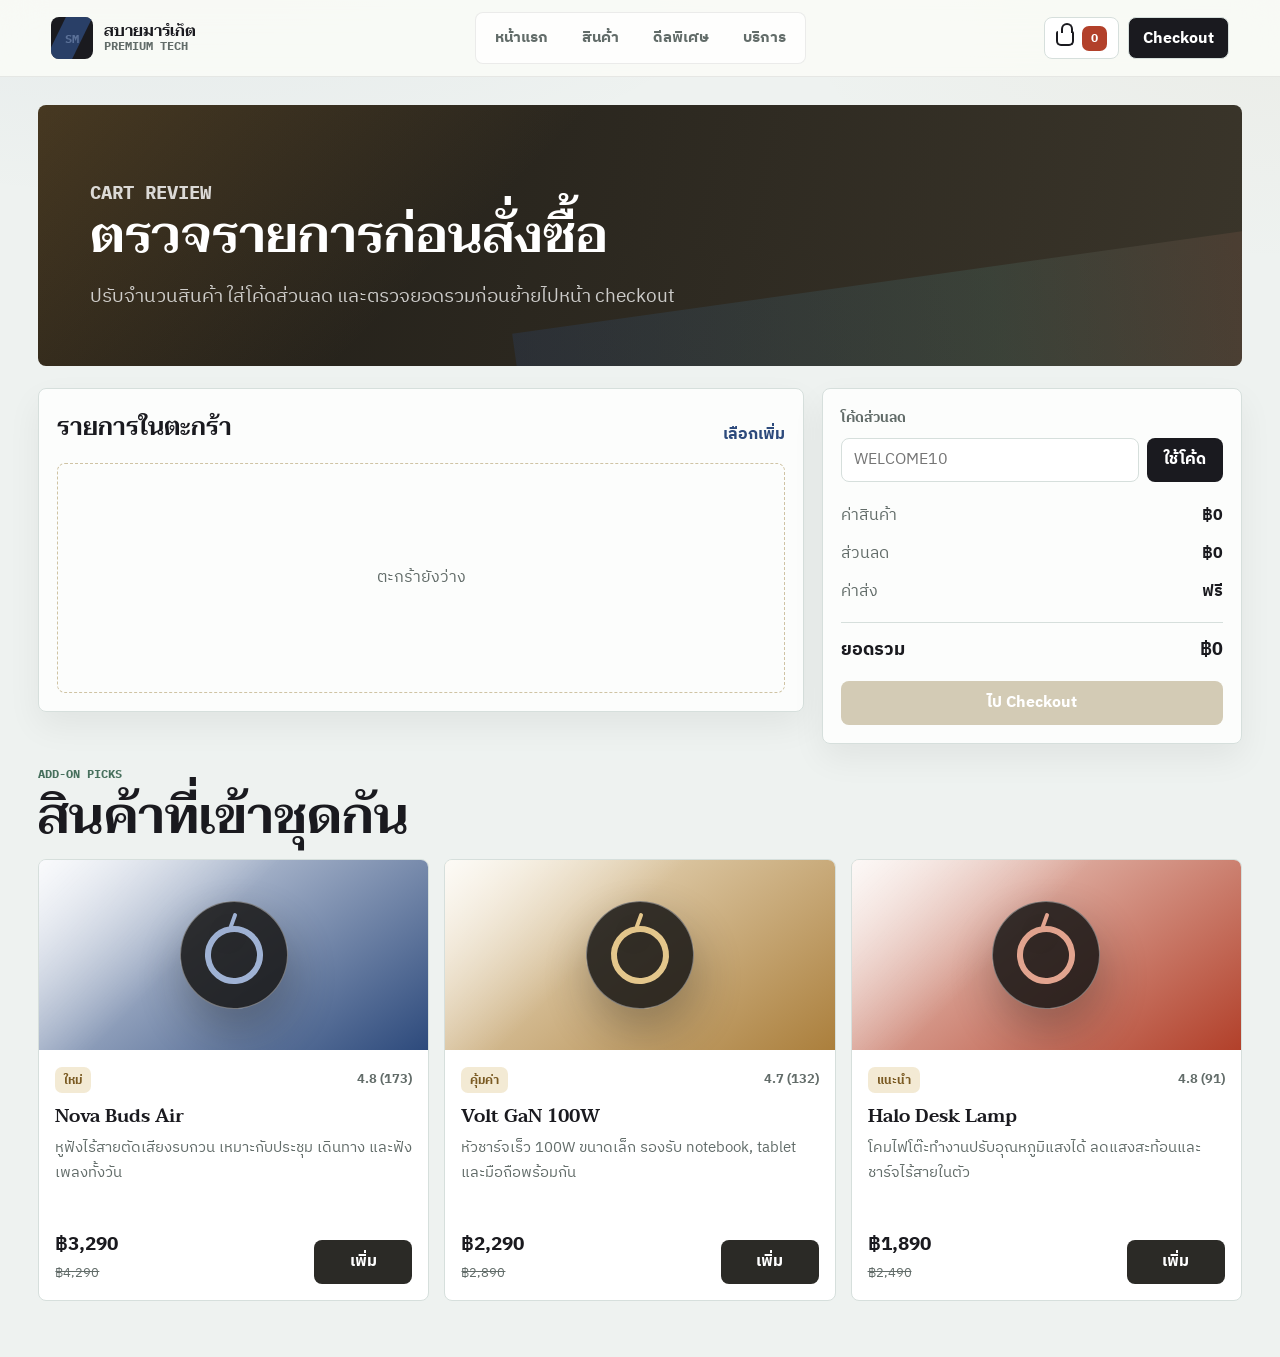
==== commit 831b9faf: "ีui" ====
--- a/cart.html
+++ b/cart.html
@@ -5,6 +5,12 @@
     <meta name="viewport" content="width=device-width, initial-scale=1.0" />
     <meta name="description" content="ตรวจรายการสินค้าในตะกร้า ปรับจำนวน ใช้โค้ดส่วนลด และไป checkout" />
     <title>ตะกร้า | สบายมาร์เก็ต</title>
+    <link rel="preconnect" href="https://fonts.googleapis.com" />
+    <link rel="preconnect" href="https://fonts.gstatic.com" crossorigin />
+    <link
+      rel="stylesheet"
+      href="https://fonts.googleapis.com/css2?family=Taviraj:ital,wght@0,400;0,500;0,600;0,700;1,500&family=IBM+Plex+Sans+Thai:wght@400;500;600;700&family=IBM+Plex+Mono:wght@500;600&display=swap"
+    />
     <link rel="stylesheet" href="styles.css" />
   </head>
   <body data-page="cart">
--- a/styles.css
+++ b/styles.css
@@ -1,19 +1,24 @@
 :root {
   color-scheme: light;
-  --ink: #111317;
-  --muted: #697079;
-  --line: #e3e6e0;
+  --ink: #1a1a1f;
+  --muted: #626c69;
+  --line: #d6dfdc;
   --paper: #ffffff;
-  --soft: #f5f7f2;
-  --soft-2: #ecefec;
-  --graphite: #24272b;
-  --lime: #a4d65e;
-  --cyan: #00a7b5;
-  --ember: #ff7658;
-  --violet: #7d6cf0;
-  --gold: #d9a441;
+  --soft: #eef2f0;
+  --soft-2: #dfe8e4;
+  --graphite: #2b2a26;
+  --lime: #2d4a7c;
+  --cyan: #4f7a72;
+  --ember: #b2402a;
+  --violet: #6c5a86;
+  --gold: #ab7f3c;
+  --font-display: "Taviraj", "Segoe UI", serif;
+  --font-body: "IBM Plex Sans Thai", "Segoe UI", Tahoma, Arial, sans-serif;
+  --font-mono: "IBM Plex Mono", "Segoe UI", monospace;
   --radius: 8px;
-  --shadow: 0 22px 60px rgba(17, 19, 23, 0.13);
+  --radius-control: 8px;
+  --radius-key: 7px;
+  --shadow: 0 26px 60px rgba(14, 20, 24, 0.14);
 }
 
 * {
@@ -28,12 +33,11 @@
   margin: 0;
   min-width: 320px;
   background:
-    linear-gradient(90deg, rgba(17, 19, 23, 0.035) 1px, transparent 1px),
-    linear-gradient(180deg, rgba(17, 19, 23, 0.035) 1px, transparent 1px),
+    radial-gradient(1100px 520px at 12% -8%, rgba(45, 74, 124, 0.06), transparent 60%),
+    radial-gradient(900px 480px at 100% 0%, rgba(171, 127, 60, 0.05), transparent 55%),
     var(--soft);
-  background-size: 48px 48px;
   color: var(--ink);
-  font-family: "Segoe UI", Tahoma, Arial, sans-serif;
+  font-family: var(--font-body);
   letter-spacing: 0;
 }
 
@@ -56,6 +60,27 @@
 a {
   color: inherit;
   text-decoration: none;
+}
+
+h1,
+h2,
+h3,
+.brand-copy strong {
+  font-family: var(--font-display);
+  font-weight: 600;
+  letter-spacing: 0;
+}
+
+.eyebrow,
+.brand-copy small,
+.brand-mark,
+.category-tile span {
+  font-family: var(--font-mono);
+}
+
+:focus-visible {
+  outline: 2px solid var(--lime);
+  outline-offset: 2px;
 }
 
 .site-header {
@@ -87,7 +112,7 @@
   height: 42px;
   place-items: center;
   overflow: hidden;
-  border-radius: var(--radius);
+  border-radius: var(--radius-control);
   background: var(--ink);
   color: #fff;
   font-size: 0.78rem;
@@ -99,7 +124,7 @@
   inset: -45% 28% auto auto;
   width: 24px;
   height: 80px;
-  background: rgba(164, 214, 94, 0.72);
+  background: rgba(45, 74, 124, 0.78);
   content: "";
   transform: rotate(26deg);
 }
@@ -131,7 +156,7 @@
   gap: 8px;
   padding: 6px;
   border: 1px solid rgba(17, 19, 23, 0.08);
-  border-radius: var(--radius);
+  border-radius: var(--radius-control);
   background: rgba(255, 255, 255, 0.72);
 }
 
@@ -141,7 +166,7 @@
   align-items: center;
   min-height: 38px;
   padding: 0 13px;
-  border-radius: 7px;
+  border-radius: var(--radius-key);
   color: var(--muted);
   font-size: 0.92rem;
   font-weight: 800;
@@ -151,7 +176,7 @@
 
 .nav-link:hover,
 .nav-link.is-active {
-  background: #eef4e4;
+  background: #e7ddc4;
   color: var(--ink);
 }
 
@@ -181,7 +206,7 @@
   justify-content: center;
   min-height: 42px;
   border: 1px solid var(--line);
-  border-radius: var(--radius);
+  border-radius: var(--radius-control);
   background: #fff;
   color: var(--ink);
   cursor: pointer;
@@ -198,7 +223,7 @@
   min-width: 25px;
   height: 25px;
   place-items: center;
-  border-radius: 7px;
+  border-radius: var(--radius-key);
   background: var(--ember);
   color: #fff;
   font-size: 0.78rem;
@@ -273,7 +298,7 @@
   min-height: clamp(520px, 70vh, 720px);
   overflow: hidden;
   border-radius: var(--radius);
-  background: #181b20;
+  background: #17161a;
   box-shadow: var(--shadow);
 }
 
@@ -377,7 +402,7 @@
   min-height: 44px;
   padding: 0 16px;
   border: 1px solid transparent;
-  border-radius: var(--radius);
+  border-radius: var(--radius-control);
   font-weight: 900;
   cursor: pointer;
   transition:
@@ -498,7 +523,13 @@
 .category-tile span,
 .support-card span {
   color: var(--tile-accent, var(--lime));
-  font-weight: 950;
+  font-size: 0.72rem;
+  font-weight: 700;
+  letter-spacing: 0;
+}
+
+.category-tile span::before {
+  content: "CAT.";
 }
 
 .category-tile strong {
@@ -626,7 +657,7 @@
 }
 
 .text-link {
-  color: #315f52;
+  color: var(--lime);
   font-weight: 900;
 }
 
@@ -696,34 +727,36 @@
   position: relative;
   z-index: 1;
   display: grid;
-  width: 112px;
-  height: 132px;
+  width: 108px;
+  height: 108px;
   place-items: center;
-  border: 1px solid rgba(255, 255, 255, 0.42);
-  border-radius: 18px;
-  background: rgba(17, 19, 23, 0.82);
-  box-shadow: 0 22px 45px rgba(17, 19, 23, 0.28);
-  transform: rotate(-6deg);
+  border: 1px solid rgba(255, 255, 255, 0.38);
+  border-radius: 50%;
+  background: rgba(23, 22, 20, 0.85);
+  box-shadow: 0 22px 45px rgba(23, 22, 20, 0.3);
+  transform: rotate(-8deg);
 }
 
 .device::before {
-  width: 54px;
-  height: 54px;
-  border: 10px solid var(--product-light);
+  width: 46px;
+  height: 46px;
+  border: 6px solid var(--product-light);
   border-radius: 50%;
   content: "";
 }
 
 .device::after {
   position: absolute;
-  right: -30px;
-  bottom: 18px;
-  width: 70px;
-  height: 52px;
-  border-radius: 18px;
+  top: 10px;
+  left: 50%;
+  width: 4px;
+  height: 16px;
+  border-radius: 2px;
   background: var(--product-light);
-  box-shadow: 0 18px 26px rgba(17, 19, 23, 0.18);
+  box-shadow: 0 14px 22px rgba(23, 22, 20, 0.2);
   content: "";
+  transform: translateX(-50%) rotate(28deg);
+  transform-origin: bottom center;
 }
 
 .product-info {
@@ -749,9 +782,9 @@
   align-items: center;
   min-height: 26px;
   padding: 0 9px;
-  border-radius: 7px;
-  background: #f1f6df;
-  color: #3c642d;
+  border-radius: var(--radius-key);
+  background: #f3ead4;
+  color: #7a5a22;
   font-size: 0.76rem;
   font-weight: 950;
 }
@@ -799,39 +832,39 @@
 }
 
 .tone-mint {
-  --product-a: #e9f8d9;
-  --product-b: #a4d65e;
-  --product-light: #d8ff8f;
+  --product-a: #e4ede9;
+  --product-b: #4f7a72;
+  --product-light: #a9cec2;
 }
 
 .tone-cyber {
-  --product-a: #ddfbff;
-  --product-b: #00a7b5;
-  --product-light: #9df4ff;
+  --product-a: #e2e7f0;
+  --product-b: #2d4a7c;
+  --product-light: #9fb2d4;
 }
 
 .tone-sun {
-  --product-a: #fff1cc;
-  --product-b: #d9a441;
-  --product-light: #ffd56b;
+  --product-a: #f3e9d4;
+  --product-b: #ab7f3c;
+  --product-light: #e4c78c;
 }
 
 .tone-coral {
-  --product-a: #ffe4dd;
-  --product-b: #ff7658;
-  --product-light: #ffb09d;
+  --product-a: #f1ddd5;
+  --product-b: #b2402a;
+  --product-light: #e2a48f;
 }
 
 .tone-violet {
-  --product-a: #ece8ff;
-  --product-b: #7d6cf0;
-  --product-light: #c9c1ff;
+  --product-a: #e6e0ea;
+  --product-b: #6c5a86;
+  --product-light: #bcaecb;
 }
 
 .tone-stone {
-  --product-a: #eef0ef;
-  --product-b: #5b6265;
-  --product-light: #cdd3d0;
+  --product-a: #eae6da;
+  --product-b: #5b5750;
+  --product-light: #cec5b1;
 }
 
 .service-strip {
@@ -864,8 +897,8 @@
   padding: clamp(26px, 5vw, 52px);
   border-radius: var(--radius);
   background:
-    linear-gradient(135deg, rgba(164, 214, 94, 0.24), transparent 38%),
-    linear-gradient(100deg, #202327, #3a3d3a);
+    linear-gradient(135deg, rgba(171, 127, 60, 0.28), transparent 38%),
+    linear-gradient(100deg, #201d17, #3a352a);
   color: #fff;
 }
 
@@ -929,7 +962,7 @@
 .checkout-form textarea {
   width: 100%;
   border: 1px solid var(--line);
-  border-radius: var(--radius);
+  border-radius: var(--radius-control);
   background: #fff;
   color: var(--ink);
   outline: none;
@@ -952,7 +985,7 @@
 .checkout-form select:focus,
 .checkout-form textarea:focus {
   border-color: var(--cyan);
-  box-shadow: 0 0 0 3px rgba(0, 167, 181, 0.15);
+  box-shadow: 0 0 0 3px rgba(45, 74, 124, 0.15);
 }
 
 .category-tabs {
@@ -967,7 +1000,7 @@
   min-height: 38px;
   padding: 0 13px;
   border: 1px solid var(--line);
-  border-radius: var(--radius);
+  border-radius: var(--radius-control);
   background: #fff;
   color: var(--muted);
   font-weight: 850;
@@ -976,9 +1009,9 @@
 
 .category-tab.is-active,
 .category-tab:hover {
-  border-color: rgba(0, 167, 181, 0.34);
-  background: #e8fbfd;
-  color: #00616a;
+  border-color: rgba(45, 74, 124, 0.32);
+  background: #e6ecf3;
+  color: #1f3762;
 }
 
 .result-row {
@@ -999,7 +1032,7 @@
   grid-column: 1 / -1;
   min-height: 230px;
   place-items: center;
-  border: 1px dashed #cbd2cc;
+  border: 1px dashed #cfc3a4;
   border-radius: var(--radius);
   color: var(--muted);
   text-align: center;
@@ -1057,7 +1090,7 @@
 .deal-stack span {
   padding: 10px 11px;
   border: 1px solid rgba(17, 19, 23, 0.08);
-  border-radius: 7px;
+  border-radius: var(--radius-key);
   background: rgba(255, 255, 255, 0.7);
   font-weight: 800;
 }
@@ -1118,7 +1151,7 @@
   align-items: center;
   padding: 13px;
   border: 1px solid var(--line);
-  border-radius: var(--radius);
+  border-radius: var(--radius-control);
   background: #fff;
 }
 
@@ -1147,15 +1180,15 @@
   height: 34px;
   place-items: center;
   border: 1px solid var(--line);
-  border-radius: 7px;
+  border-radius: var(--radius-key);
   background: #fff;
   color: var(--ink);
   cursor: pointer;
 }
 
 .remove-button {
-  border-color: #ffd2c7;
-  color: #ad432d;
+  border-color: #ecc4b9;
+  color: #8a3220;
 }
 
 .promo-row {
@@ -1226,7 +1259,7 @@
 
 .checkout-button.is-disabled,
 .checkout-button:disabled {
-  background: #c7cbc4;
+  background: #d3cbb5;
   cursor: not-allowed;
   transform: none;
   box-shadow: none;
@@ -1395,7 +1428,7 @@
   max-width: min(380px, calc(100vw - 36px));
   padding: 13px 15px;
   border: 1px solid rgba(255, 255, 255, 0.18);
-  border-radius: var(--radius);
+  border-radius: var(--radius-control);
   background: var(--ink);
   color: #fff;
   font-weight: 850;
@@ -1415,10 +1448,10 @@
   z-index: 90;
   width: 14px;
   height: 14px;
-  border-radius: 7px;
+  border-radius: var(--radius-key);
   background: var(--lime);
   pointer-events: none;
-  box-shadow: 0 0 20px rgba(164, 214, 94, 0.8);
+  box-shadow: 0 0 20px rgba(45, 74, 124, 0.75);
 }
 
 [data-reveal] {
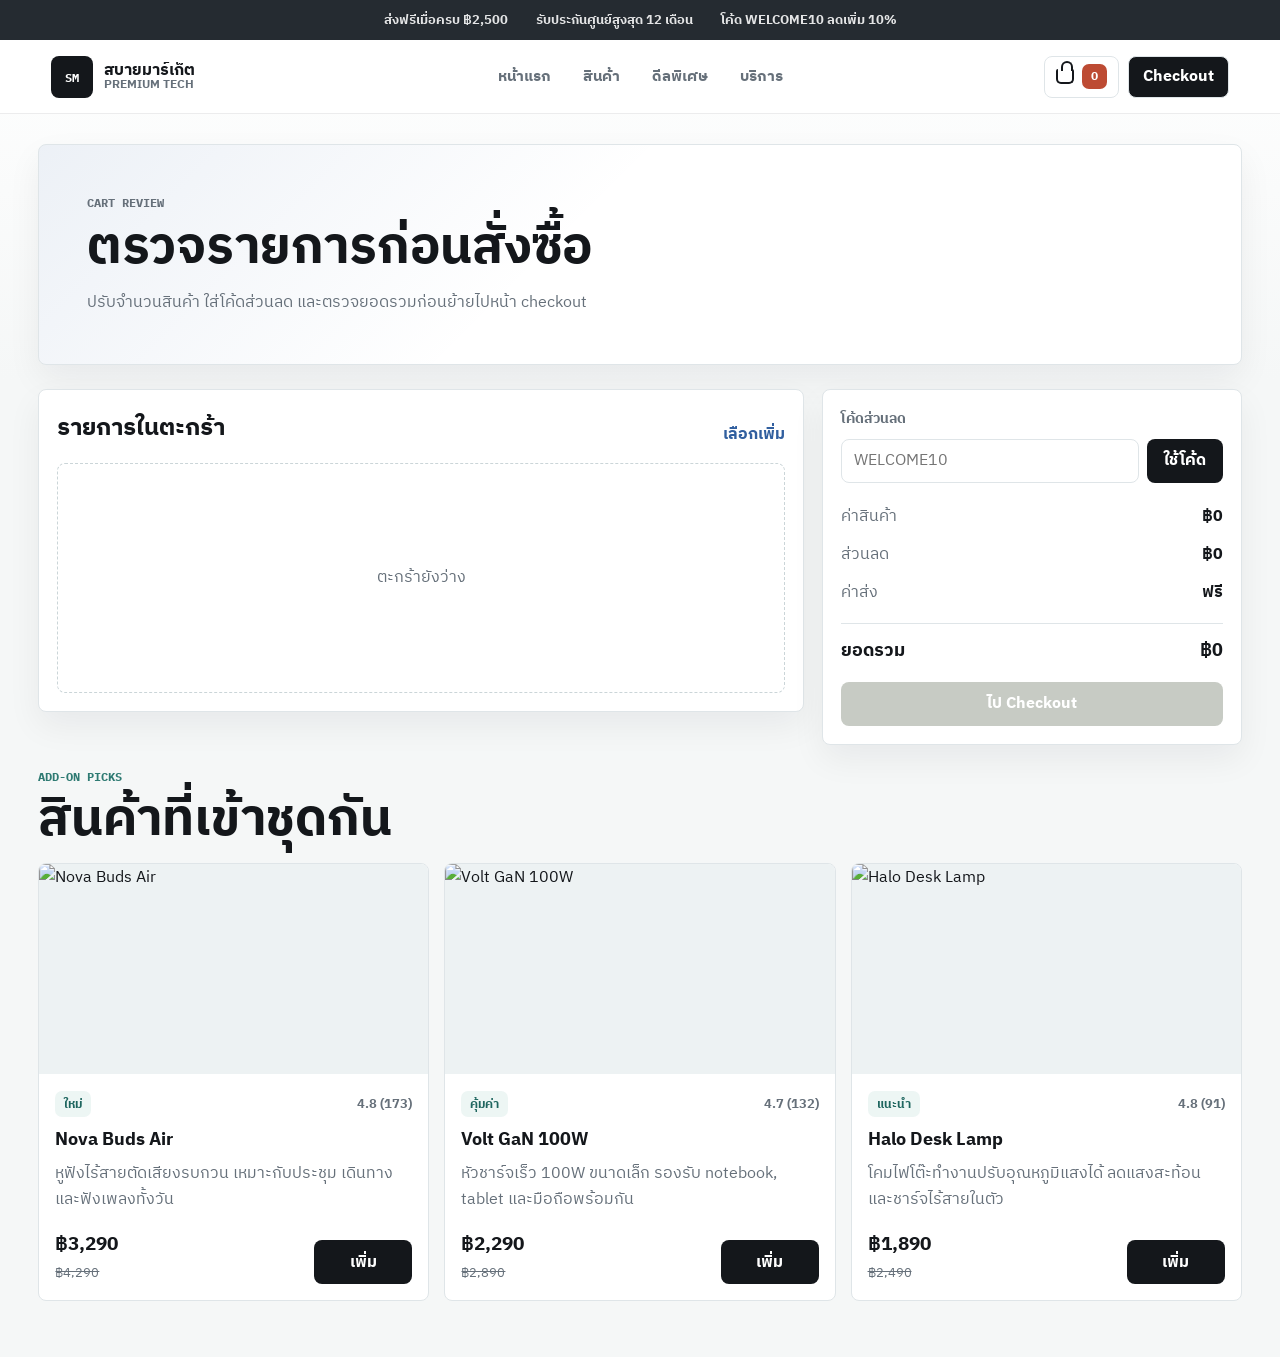
==== commit 28ca77f3: "Replace storefront template" ====
--- a/cart.html
+++ b/cart.html
@@ -9,11 +9,17 @@
     <link rel="preconnect" href="https://fonts.gstatic.com" crossorigin />
     <link
       rel="stylesheet"
-      href="https://fonts.googleapis.com/css2?family=Taviraj:ital,wght@0,400;0,500;0,600;0,700;1,500&family=IBM+Plex+Sans+Thai:wght@400;500;600;700&family=IBM+Plex+Mono:wght@500;600&display=swap"
+      href="https://fonts.googleapis.com/css2?family=IBM+Plex+Sans+Thai:wght@400;500;600;700&family=IBM+Plex+Mono:wght@500;600&display=swap"
     />
     <link rel="stylesheet" href="styles.css" />
   </head>
   <body data-page="cart">
+    <div class="announcement">
+      <span>ส่งฟรีเมื่อครบ ฿2,500</span>
+      <span>รับประกันศูนย์สูงสุด 12 เดือน</span>
+      <span>โค้ด WELCOME10 ลดเพิ่ม 10%</span>
+    </div>
+
     <header class="site-header">
       <a class="brand" href="index.html" aria-label="สบายมาร์เก็ต">
         <span class="brand-mark" aria-hidden="true">SM</span>
--- a/styles.css
+++ b/styles.css
@@ -1,24 +1,21 @@
 :root {
   color-scheme: light;
-  --ink: #1a1a1f;
-  --muted: #626c69;
-  --line: #d6dfdc;
+  --ink: #14171b;
+  --muted: #66707a;
+  --line: #dfe5e8;
   --paper: #ffffff;
-  --soft: #eef2f0;
-  --soft-2: #dfe8e4;
-  --graphite: #2b2a26;
-  --lime: #2d4a7c;
-  --cyan: #4f7a72;
-  --ember: #b2402a;
-  --violet: #6c5a86;
-  --gold: #ab7f3c;
-  --font-display: "Taviraj", "Segoe UI", serif;
+  --soft: #f5f7f7;
+  --soft-2: #edf2f3;
+  --graphite: #252b31;
+  --teal: #2f7b73;
+  --blue: #315f9f;
+  --ember: #bd4b33;
+  --gold: #b3873f;
+  --violet: #6e5ca8;
+  --radius: 8px;
+  --shadow: 0 22px 60px rgba(19, 24, 30, 0.12);
   --font-body: "IBM Plex Sans Thai", "Segoe UI", Tahoma, Arial, sans-serif;
   --font-mono: "IBM Plex Mono", "Segoe UI", monospace;
-  --radius: 8px;
-  --radius-control: 8px;
-  --radius-key: 7px;
-  --shadow: 0 26px 60px rgba(14, 20, 24, 0.14);
 }
 
 * {
@@ -33,8 +30,7 @@
   margin: 0;
   min-width: 320px;
   background:
-    radial-gradient(1100px 520px at 12% -8%, rgba(45, 74, 124, 0.06), transparent 60%),
-    radial-gradient(900px 480px at 100% 0%, rgba(171, 127, 60, 0.05), transparent 55%),
+    linear-gradient(180deg, #ffffff 0, var(--soft) 380px),
     var(--soft);
   color: var(--ink);
   font-family: var(--font-body);
@@ -64,23 +60,30 @@
 
 h1,
 h2,
-h3,
-.brand-copy strong {
-  font-family: var(--font-display);
-  font-weight: 600;
+h3 {
+  margin: 0;
   letter-spacing: 0;
 }
 
-.eyebrow,
-.brand-copy small,
-.brand-mark,
-.category-tile span {
-  font-family: var(--font-mono);
+p {
+  margin: 0;
 }
 
 :focus-visible {
-  outline: 2px solid var(--lime);
+  outline: 2px solid var(--blue);
   outline-offset: 2px;
+}
+
+.announcement {
+  display: flex;
+  justify-content: center;
+  gap: 28px;
+  min-height: 38px;
+  padding: 9px 16px;
+  background: var(--graphite);
+  color: rgba(255, 255, 255, 0.88);
+  font-size: 0.82rem;
+  font-weight: 700;
 }
 
 .site-header {
@@ -88,14 +91,14 @@
   top: 0;
   z-index: 50;
   display: grid;
-  grid-template-columns: minmax(210px, 1fr) auto minmax(230px, 1fr);
+  grid-template-columns: minmax(220px, 1fr) auto minmax(220px, 1fr);
   align-items: center;
   gap: 18px;
-  min-height: 76px;
+  min-height: 74px;
   padding: 12px clamp(16px, 4vw, 56px);
-  border-bottom: 1px solid rgba(17, 19, 23, 0.08);
-  background: rgba(250, 251, 247, 0.9);
-  backdrop-filter: blur(20px);
+  border-bottom: 1px solid rgba(20, 23, 27, 0.08);
+  background: rgba(255, 255, 255, 0.9);
+  backdrop-filter: blur(18px);
 }
 
 .brand {
@@ -106,38 +109,28 @@
 }
 
 .brand-mark {
-  position: relative;
   display: grid;
   width: 42px;
   height: 42px;
   place-items: center;
-  overflow: hidden;
-  border-radius: var(--radius-control);
+  border-radius: var(--radius);
   background: var(--ink);
   color: #fff;
+  font-family: var(--font-mono);
   font-size: 0.78rem;
-  font-weight: 900;
-}
-
-.brand-mark::after {
-  position: absolute;
-  inset: -45% 28% auto auto;
-  width: 24px;
-  height: 80px;
-  background: rgba(45, 74, 124, 0.78);
-  content: "";
-  transform: rotate(26deg);
+  font-weight: 700;
 }
 
 .brand-copy {
   display: grid;
   min-width: 0;
-  line-height: 1.1;
+  line-height: 1.08;
 }
 
 .brand-copy strong {
   overflow: hidden;
   font-size: 1rem;
+  font-weight: 800;
   text-overflow: ellipsis;
   white-space: nowrap;
 }
@@ -153,42 +146,26 @@
   display: inline-flex;
   align-items: center;
   justify-content: center;
-  gap: 8px;
-  padding: 6px;
-  border: 1px solid rgba(17, 19, 23, 0.08);
-  border-radius: var(--radius-control);
-  background: rgba(255, 255, 255, 0.72);
+  gap: 6px;
 }
 
 .nav-link {
-  position: relative;
   display: inline-flex;
   align-items: center;
-  min-height: 38px;
+  min-height: 40px;
   padding: 0 13px;
-  border-radius: var(--radius-key);
-  color: var(--muted);
-  font-size: 0.92rem;
+  border-radius: var(--radius);
+  color: var(--muted);
+  font-size: 0.93rem;
   font-weight: 800;
   white-space: nowrap;
-  transition: color 180ms ease, background 180ms ease;
+  transition: color 160ms ease, background 160ms ease;
 }
 
 .nav-link:hover,
 .nav-link.is-active {
-  background: #e7ddc4;
+  background: var(--soft-2);
   color: var(--ink);
-}
-
-.nav-link.is-active::after {
-  position: absolute;
-  left: 13px;
-  right: 13px;
-  bottom: 5px;
-  height: 2px;
-  border-radius: 2px;
-  background: var(--lime);
-  content: "";
 }
 
 .header-actions {
@@ -206,7 +183,7 @@
   justify-content: center;
   min-height: 42px;
   border: 1px solid var(--line);
-  border-radius: var(--radius-control);
+  border-radius: var(--radius);
   background: #fff;
   color: var(--ink);
   cursor: pointer;
@@ -214,7 +191,7 @@
 
 .cart-chip {
   gap: 8px;
-  min-width: 70px;
+  min-width: 72px;
   padding: 0 11px;
 }
 
@@ -223,7 +200,7 @@
   min-width: 25px;
   height: 25px;
   place-items: center;
-  border-radius: var(--radius-key);
+  border-radius: 7px;
   background: var(--ember);
   color: #fff;
   font-size: 0.78rem;
@@ -273,121 +250,77 @@
 
 .mobile-nav {
   position: fixed;
-  inset: 76px 12px auto;
+  inset: 112px 12px auto;
   z-index: 45;
   display: none;
   padding: 10px;
   border: 1px solid var(--line);
   border-radius: var(--radius);
-  background: rgba(255, 255, 255, 0.96);
+  background: rgba(255, 255, 255, 0.97);
   box-shadow: var(--shadow);
 }
 
 .page-shell {
-  width: min(1460px, 100%);
+  width: min(1440px, 100%);
   margin: 0 auto;
-  padding: 18px clamp(14px, 3vw, 44px) 56px;
+  padding: 22px clamp(14px, 3vw, 44px) 56px;
 }
 
 .content-page {
-  padding-top: 28px;
-}
-
-.hero-scene {
-  position: relative;
-  min-height: clamp(520px, 70vh, 720px);
-  overflow: hidden;
-  border-radius: var(--radius);
-  background: #17161a;
+  padding-top: 30px;
+}
+
+.eyebrow {
+  margin: 0 0 9px;
+  color: var(--teal);
+  font-family: var(--font-mono);
+  font-size: 0.73rem;
+  font-weight: 700;
+  letter-spacing: 0;
+  text-transform: uppercase;
+}
+
+.hero-storefront {
+  display: grid;
+  grid-template-columns: minmax(0, 0.86fr) minmax(470px, 1.14fr);
+  gap: clamp(20px, 4vw, 44px);
+  align-items: stretch;
+  min-height: 620px;
+  padding: clamp(22px, 4vw, 44px);
+  border: 1px solid var(--line);
+  border-radius: var(--radius);
+  background:
+    linear-gradient(135deg, rgba(47, 123, 115, 0.1), transparent 32%),
+    #fff;
   box-shadow: var(--shadow);
 }
 
-.hero-scene::after {
-  position: absolute;
-  inset: 0;
-  background:
-    linear-gradient(115deg, transparent 0 42%, rgba(255, 255, 255, 0.18) 48%, transparent 54%),
-    repeating-linear-gradient(0deg, transparent 0 18px, rgba(255, 255, 255, 0.035) 19px);
-  content: "";
-  mix-blend-mode: screen;
-  opacity: 0.55;
-  animation: scanPass 8s linear infinite;
-}
-
-.hero-image,
-.hero-veil {
-  position: absolute;
-  inset: 0;
-  width: 100%;
-  height: 100%;
-}
-
-.hero-image {
-  object-fit: cover;
-  transform: scale(1.02);
-}
-
-.hero-veil {
-  background:
-    linear-gradient(90deg, rgba(17, 19, 23, 0.9) 0%, rgba(17, 19, 23, 0.7) 42%, rgba(17, 19, 23, 0.2) 100%),
-    linear-gradient(0deg, rgba(17, 19, 23, 0.62), transparent 42%);
-}
-
-.hero-content {
-  position: relative;
-  z-index: 2;
+.hero-copy {
   display: flex;
-  min-height: inherit;
-  width: min(740px, 100%);
   flex-direction: column;
   justify-content: center;
-  padding: clamp(30px, 6vw, 78px);
-  color: #fff;
-}
-
-.eyebrow {
-  margin: 0 0 9px;
-  color: #47705d;
-  font-size: 0.73rem;
-  font-weight: 900;
-  letter-spacing: 0;
-  text-transform: uppercase;
-}
-
-.hero-content .eyebrow,
-.deal-hero .eyebrow {
-  color: #d8ff97;
-}
-
-.hero-content h1,
-.page-hero h1,
-.section-heading h2,
-.showcase-copy h2 {
-  margin: 0;
-  line-height: 1.05;
-}
-
-.hero-content h1 {
-  max-width: 820px;
-  font-size: clamp(2.45rem, 6.6vw, 6.1rem);
-}
-
-.hero-content p:not(.eyebrow),
-.page-hero p,
-.showcase-copy p,
-.promo-panel p {
-  max-width: 640px;
-  margin: 18px 0 0;
-  color: rgba(255, 255, 255, 0.82);
-  font-size: clamp(1rem, 1.5vw, 1.2rem);
-  line-height: 1.75;
+  min-width: 0;
+}
+
+.hero-copy h1 {
+  max-width: 760px;
+  font-size: clamp(2.45rem, 6vw, 5.9rem);
+  line-height: 0.98;
+}
+
+.hero-copy p:not(.eyebrow) {
+  max-width: 610px;
+  margin-top: 20px;
+  color: var(--muted);
+  font-size: clamp(1rem, 1.45vw, 1.18rem);
+  line-height: 1.74;
 }
 
 .hero-actions {
   display: flex;
   flex-wrap: wrap;
   gap: 10px;
-  margin-top: 26px;
+  margin-top: 28px;
 }
 
 .primary-link,
@@ -402,14 +335,10 @@
   min-height: 44px;
   padding: 0 16px;
   border: 1px solid transparent;
-  border-radius: var(--radius-control);
+  border-radius: var(--radius);
   font-weight: 900;
   cursor: pointer;
-  transition:
-    transform 180ms ease,
-    border-color 180ms ease,
-    background 180ms ease,
-    box-shadow 180ms ease;
+  transition: transform 160ms ease, border-color 160ms ease, background 160ms ease;
 }
 
 .primary-link,
@@ -425,54 +354,100 @@
 .promo-row button:hover,
 .add-button:hover {
   transform: translateY(-2px);
-  box-shadow: 0 14px 28px rgba(17, 19, 23, 0.18);
 }
 
 .secondary-link,
-.ghost-button {
-  border-color: rgba(255, 255, 255, 0.5);
-  background: rgba(255, 255, 255, 0.12);
-  color: #fff;
-}
-
 .ghost-button {
   border-color: var(--line);
   background: #fff;
   color: var(--ink);
 }
 
-.hero-dashboard {
+.hero-gallery {
+  display: grid;
+  grid-template-columns: minmax(0, 1.1fr) minmax(170px, 0.74fr);
+  grid-template-rows: 1fr 1fr;
+  gap: 14px;
+  min-height: 520px;
+}
+
+.hero-product {
+  position: relative;
+  min-height: 0;
+  overflow: hidden;
+  border-radius: var(--radius);
+  background: var(--soft-2);
+}
+
+.hero-product-large {
+  grid-row: 1 / 3;
+}
+
+.hero-product img {
+  width: 100%;
+  height: 100%;
+  object-fit: cover;
+  transition: transform 420ms ease;
+}
+
+.hero-product:hover img {
+  transform: scale(1.04);
+}
+
+.hero-product div {
   position: absolute;
-  right: clamp(18px, 4vw, 48px);
-  bottom: clamp(18px, 4vw, 42px);
-  z-index: 3;
-  display: grid;
-  grid-template-columns: repeat(3, minmax(104px, 1fr));
+  left: 14px;
+  right: 14px;
+  bottom: 14px;
+  display: grid;
+  gap: 5px;
+  padding: 12px;
+  border: 1px solid rgba(255, 255, 255, 0.28);
+  border-radius: var(--radius);
+  background: rgba(20, 23, 27, 0.72);
+  color: #fff;
+  backdrop-filter: blur(14px);
+}
+
+.hero-product span {
+  color: rgba(255, 255, 255, 0.7);
+  font-size: 0.78rem;
+  font-weight: 800;
+}
+
+.hero-product strong {
+  font-size: 1.05rem;
+}
+
+.trust-row {
+  display: grid;
+  grid-template-columns: repeat(4, 1fr);
   gap: 1px;
   overflow: hidden;
-  width: min(470px, calc(100% - 36px));
-  border: 1px solid rgba(255, 255, 255, 0.18);
-  border-radius: var(--radius);
-  background: rgba(255, 255, 255, 0.18);
-  backdrop-filter: blur(18px);
-}
-
-.hero-dashboard div {
-  display: grid;
-  gap: 5px;
-  padding: 14px;
-  background: rgba(17, 19, 23, 0.62);
-  color: #fff;
-}
-
-.hero-dashboard span {
-  color: rgba(255, 255, 255, 0.66);
-  font-size: 0.78rem;
-  font-weight: 800;
-}
-
-.hero-dashboard strong {
-  font-size: 1.06rem;
+  margin-top: 18px;
+  border: 1px solid var(--line);
+  border-radius: var(--radius);
+  background: var(--line);
+}
+
+.trust-row div,
+.service-strip div {
+  display: grid;
+  gap: 4px;
+  min-height: 96px;
+  align-content: center;
+  padding: 18px;
+  background: #fff;
+}
+
+.trust-row strong {
+  font-size: 1.22rem;
+}
+
+.trust-row span,
+.service-strip span {
+  color: var(--muted);
+  font-size: 0.9rem;
 }
 
 .category-band {
@@ -483,36 +458,30 @@
 }
 
 .category-tile,
-.support-card,
-.faq-grid article,
 .cart-list-card,
 .summary-card,
 .timeline-panel,
 .promo-panel,
-.shop-console {
+.shop-console,
+.support-card,
+.faq-grid article,
+.deal-card,
+.editorial-panel,
+.flow-grid a {
   border: 1px solid var(--line);
   border-radius: var(--radius);
-  background: rgba(255, 255, 255, 0.84);
-  box-shadow: 0 14px 34px rgba(17, 19, 23, 0.06);
+  background: #fff;
+  box-shadow: 0 14px 34px rgba(19, 24, 30, 0.06);
 }
 
 .category-tile {
-  position: relative;
   display: grid;
   min-height: 136px;
   align-content: end;
   gap: 6px;
-  overflow: hidden;
   padding: 18px;
-  transition: transform 180ms ease, box-shadow 180ms ease;
-}
-
-.category-tile::before {
-  position: absolute;
-  inset: 0;
-  background: linear-gradient(145deg, var(--tile-accent), transparent 42%);
-  content: "";
-  opacity: 0.18;
+  border-top: 4px solid var(--tile-accent, var(--teal));
+  transition: transform 160ms ease, box-shadow 160ms ease;
 }
 
 .category-tile:hover {
@@ -522,34 +491,29 @@
 
 .category-tile span,
 .support-card span {
-  color: var(--tile-accent, var(--lime));
-  font-size: 0.72rem;
+  color: var(--tile-accent, var(--teal));
+  font-family: var(--font-mono);
+  font-size: 0.75rem;
   font-weight: 700;
   letter-spacing: 0;
 }
 
-.category-tile span::before {
-  content: "CAT.";
-}
-
 .category-tile strong {
-  position: relative;
-  font-size: 1.22rem;
+  font-size: 1.18rem;
 }
 
 .category-tile small {
-  position: relative;
   color: var(--muted);
 }
 
 .tone-lime,
 .accent-lime {
-  --tile-accent: var(--lime);
+  --tile-accent: var(--teal);
 }
 
 .tone-cyan,
 .accent-cyan {
-  --tile-accent: var(--cyan);
+  --tile-accent: var(--blue);
 }
 
 .tone-ember,
@@ -559,75 +523,6 @@
 
 .tone-graphite {
   --tile-accent: var(--graphite);
-}
-
-.section-split {
-  display: grid;
-  grid-template-columns: minmax(0, 0.85fr) minmax(380px, 1fr);
-  gap: 18px;
-  align-items: stretch;
-  margin-top: 20px;
-}
-
-.showcase-copy {
-  display: grid;
-  align-content: center;
-  min-height: 300px;
-  padding: clamp(24px, 4vw, 42px);
-  border-radius: var(--radius);
-  background: var(--ink);
-  color: #fff;
-}
-
-.showcase-copy p:not(.eyebrow) {
-  color: rgba(255, 255, 255, 0.72);
-}
-
-.showcase-copy h2 {
-  font-size: clamp(1.7rem, 3.5vw, 3.3rem);
-}
-
-.flow-grid {
-  display: grid;
-  grid-template-columns: repeat(2, 1fr);
-  gap: 12px;
-}
-
-.flow-grid a {
-  position: relative;
-  display: grid;
-  min-height: 144px;
-  align-content: space-between;
-  overflow: hidden;
-  padding: 18px;
-  border: 1px solid var(--line);
-  border-radius: var(--radius);
-  background: #fff;
-}
-
-.flow-grid a::after {
-  position: absolute;
-  inset: auto -30% -55% 40%;
-  height: 120px;
-  background: linear-gradient(90deg, var(--lime), var(--cyan), var(--ember));
-  content: "";
-  opacity: 0.18;
-  transform: rotate(-12deg);
-  transition: transform 180ms ease;
-}
-
-.flow-grid a:hover::after {
-  transform: rotate(-6deg) translateY(-12px);
-}
-
-.flow-grid span {
-  color: var(--muted);
-  font-size: 0.82rem;
-  font-weight: 800;
-}
-
-.flow-grid strong {
-  font-size: 1.42rem;
 }
 
 .product-section,
@@ -638,8 +533,9 @@
 .promo-panel,
 .deal-grid,
 .cart-page-grid,
-.checkout-layout {
-  margin-top: 22px;
+.checkout-layout,
+.editorial-split {
+  margin-top: 24px;
 }
 
 .section-heading,
@@ -652,12 +548,14 @@
 }
 
 .section-heading h2,
-.page-hero h1 {
-  font-size: clamp(1.65rem, 4vw, 3.8rem);
+.page-hero h1,
+.editorial-panel h2 {
+  font-size: clamp(1.65rem, 4vw, 3.3rem);
+  line-height: 1.08;
 }
 
 .text-link {
-  color: var(--lime);
+  color: var(--blue);
   font-weight: 900;
 }
 
@@ -680,88 +578,42 @@
 }
 
 .product-card {
-  position: relative;
-  display: grid;
-  min-height: 440px;
+  display: grid;
+  min-height: 430px;
   overflow: hidden;
   border: 1px solid var(--line);
   border-radius: var(--radius);
-  background: var(--paper);
-  transition:
-    transform 190ms ease,
-    box-shadow 190ms ease,
-    border-color 190ms ease;
+  background: #fff;
+  transition: transform 170ms ease, box-shadow 170ms ease, border-color 170ms ease;
 }
 
 .product-card:hover {
-  border-color: rgba(17, 19, 23, 0.18);
+  border-color: rgba(49, 95, 159, 0.28);
   box-shadow: var(--shadow);
-  transform: translateY(-5px);
+  transform: translateY(-4px);
 }
 
 .product-art {
   position: relative;
-  display: grid;
-  min-height: 190px;
-  place-items: center;
+  min-height: 210px;
   overflow: hidden;
-  background:
-    linear-gradient(135deg, rgba(255, 255, 255, 0.8), transparent 42%),
-    linear-gradient(145deg, var(--product-a), var(--product-b));
-}
-
-.product-art::after {
-  position: absolute;
-  inset: 0;
-  background: linear-gradient(110deg, transparent 0 34%, rgba(255, 255, 255, 0.35) 45%, transparent 56%);
-  content: "";
-  transform: translateX(-80%);
-  transition: transform 360ms ease;
-}
-
-.product-card:hover .product-art::after {
-  transform: translateX(80%);
-}
-
-.device {
-  position: relative;
-  z-index: 1;
-  display: grid;
-  width: 108px;
-  height: 108px;
-  place-items: center;
-  border: 1px solid rgba(255, 255, 255, 0.38);
-  border-radius: 50%;
-  background: rgba(23, 22, 20, 0.85);
-  box-shadow: 0 22px 45px rgba(23, 22, 20, 0.3);
-  transform: rotate(-8deg);
-}
-
-.device::before {
-  width: 46px;
-  height: 46px;
-  border: 6px solid var(--product-light);
-  border-radius: 50%;
-  content: "";
-}
-
-.device::after {
-  position: absolute;
-  top: 10px;
-  left: 50%;
-  width: 4px;
-  height: 16px;
-  border-radius: 2px;
-  background: var(--product-light);
-  box-shadow: 0 14px 22px rgba(23, 22, 20, 0.2);
-  content: "";
-  transform: translateX(-50%) rotate(28deg);
-  transform-origin: bottom center;
+  background: var(--soft-2);
+}
+
+.product-photo {
+  width: 100%;
+  height: 100%;
+  object-fit: cover;
+  transition: transform 300ms ease;
+}
+
+.product-card:hover .product-photo {
+  transform: scale(1.04);
 }
 
 .product-info {
   display: flex;
-  min-height: 250px;
+  min-height: 220px;
   flex-direction: column;
   padding: 16px;
 }
@@ -782,24 +634,28 @@
   align-items: center;
   min-height: 26px;
   padding: 0 9px;
-  border-radius: var(--radius-key);
-  background: #f3ead4;
-  color: #7a5a22;
+  border-radius: 7px;
+  background: #edf6f4;
+  color: #1f665f;
   font-size: 0.76rem;
-  font-weight: 950;
+  font-weight: 900;
 }
 
 .product-info h3 {
   margin: 11px 0 8px;
-  font-size: 1.15rem;
+  font-size: 1.14rem;
   line-height: 1.28;
 }
 
-.product-info p {
-  margin: 0;
-  color: var(--muted);
-  font-size: 0.94rem;
-  line-height: 1.62;
+.product-info p,
+.page-hero p,
+.editorial-panel p,
+.promo-panel p,
+.support-card p,
+.faq-grid p,
+.timeline p {
+  color: var(--muted);
+  line-height: 1.65;
 }
 
 .card-footer {
@@ -828,43 +684,6 @@
 
 .add-button {
   min-width: 98px;
-  background: var(--graphite);
-}
-
-.tone-mint {
-  --product-a: #e4ede9;
-  --product-b: #4f7a72;
-  --product-light: #a9cec2;
-}
-
-.tone-cyber {
-  --product-a: #e2e7f0;
-  --product-b: #2d4a7c;
-  --product-light: #9fb2d4;
-}
-
-.tone-sun {
-  --product-a: #f3e9d4;
-  --product-b: #ab7f3c;
-  --product-light: #e4c78c;
-}
-
-.tone-coral {
-  --product-a: #f1ddd5;
-  --product-b: #b2402a;
-  --product-light: #e2a48f;
-}
-
-.tone-violet {
-  --product-a: #e6e0ea;
-  --product-b: #6c5a86;
-  --product-light: #bcaecb;
-}
-
-.tone-stone {
-  --product-a: #eae6da;
-  --product-b: #5b5750;
-  --product-light: #cec5b1;
 }
 
 .service-strip {
@@ -877,43 +696,67 @@
   background: var(--line);
 }
 
-.service-strip div {
-  display: grid;
-  min-height: 102px;
+.editorial-split {
+  display: grid;
+  grid-template-columns: minmax(0, 0.88fr) minmax(390px, 1fr);
+  gap: 16px;
+  align-items: stretch;
+}
+
+.editorial-panel {
+  display: grid;
+  min-height: 310px;
   align-content: center;
-  gap: 5px;
+  padding: clamp(22px, 4vw, 40px);
+  background: var(--graphite);
+  color: #fff;
+}
+
+.editorial-panel p:not(.eyebrow) {
+  margin-top: 14px;
+  color: rgba(255, 255, 255, 0.72);
+}
+
+.flow-grid {
+  display: grid;
+  grid-template-columns: repeat(2, 1fr);
+  gap: 12px;
+}
+
+.flow-grid a {
+  display: grid;
+  min-height: 145px;
+  align-content: space-between;
   padding: 18px;
-  background: #fff;
-}
-
-.service-strip span {
-  color: var(--muted);
-  font-size: 0.92rem;
+}
+
+.flow-grid span {
+  color: var(--teal);
+  font-family: var(--font-mono);
+  font-weight: 700;
+}
+
+.flow-grid strong {
+  font-size: 1.35rem;
+}
+
+.flow-grid small {
+  color: var(--muted);
 }
 
 .page-hero {
-  position: relative;
-  overflow: hidden;
-  padding: clamp(26px, 5vw, 52px);
+  padding: clamp(24px, 5vw, 48px);
+  border: 1px solid var(--line);
   border-radius: var(--radius);
   background:
-    linear-gradient(135deg, rgba(171, 127, 60, 0.28), transparent 38%),
-    linear-gradient(100deg, #201d17, #3a352a);
-  color: #fff;
-}
-
-.page-hero::after {
-  position: absolute;
-  inset: auto -20% -80px 40%;
-  height: 180px;
-  background: linear-gradient(90deg, var(--lime), var(--cyan), var(--ember));
-  content: "";
-  opacity: 0.24;
-  transform: rotate(-8deg);
+    linear-gradient(135deg, rgba(49, 95, 159, 0.09), transparent 44%),
+    #fff;
+  box-shadow: 0 14px 34px rgba(19, 24, 30, 0.06);
 }
 
 .page-hero p:not(.eyebrow) {
-  color: rgba(255, 255, 255, 0.76);
+  max-width: 700px;
+  margin-top: 13px;
 }
 
 .shop-console {
@@ -962,7 +805,7 @@
 .checkout-form textarea {
   width: 100%;
   border: 1px solid var(--line);
-  border-radius: var(--radius-control);
+  border-radius: var(--radius);
   background: #fff;
   color: var(--ink);
   outline: none;
@@ -984,8 +827,8 @@
 .checkout-form input:focus,
 .checkout-form select:focus,
 .checkout-form textarea:focus {
-  border-color: var(--cyan);
-  box-shadow: 0 0 0 3px rgba(45, 74, 124, 0.15);
+  border-color: var(--blue);
+  box-shadow: 0 0 0 3px rgba(49, 95, 159, 0.12);
 }
 
 .category-tabs {
@@ -1000,7 +843,7 @@
   min-height: 38px;
   padding: 0 13px;
   border: 1px solid var(--line);
-  border-radius: var(--radius-control);
+  border-radius: var(--radius);
   background: #fff;
   color: var(--muted);
   font-weight: 850;
@@ -1009,9 +852,9 @@
 
 .category-tab.is-active,
 .category-tab:hover {
-  border-color: rgba(45, 74, 124, 0.32);
-  background: #e6ecf3;
-  color: #1f3762;
+  border-color: rgba(47, 123, 115, 0.36);
+  background: #eaf5f3;
+  color: #1f665f;
 }
 
 .result-row {
@@ -1032,7 +875,7 @@
   grid-column: 1 / -1;
   min-height: 230px;
   place-items: center;
-  border: 1px dashed #cfc3a4;
+  border: 1px dashed #cbd5d8;
   border-radius: var(--radius);
   color: var(--muted);
   text-align: center;
@@ -1045,38 +888,18 @@
 }
 
 .deal-card {
-  position: relative;
-  display: grid;
-  min-height: 470px;
-  overflow: hidden;
+  display: grid;
+  min-height: 410px;
   padding: 18px;
-  border: 1px solid var(--line);
-  border-radius: var(--radius);
-  background: #fff;
-  box-shadow: 0 14px 34px rgba(17, 19, 23, 0.06);
-}
-
-.deal-card::before {
-  position: absolute;
-  inset: 0;
-  background:
-    linear-gradient(135deg, var(--deal-accent), transparent 34%),
-    linear-gradient(0deg, rgba(17, 19, 23, 0.03), transparent);
-  content: "";
-  opacity: 0.18;
-}
-
-.deal-card > * {
-  position: relative;
+  border-top: 4px solid var(--deal-accent, var(--teal));
 }
 
 .deal-card h2 {
   margin: 18px 0 8px;
-  font-size: 1.6rem;
+  font-size: 1.55rem;
 }
 
 .deal-card p {
-  margin: 0;
   color: var(--muted);
   line-height: 1.62;
 }
@@ -1089,9 +912,9 @@
 
 .deal-stack span {
   padding: 10px 11px;
-  border: 1px solid rgba(17, 19, 23, 0.08);
-  border-radius: var(--radius-key);
-  background: rgba(255, 255, 255, 0.7);
+  border: 1px solid var(--line);
+  border-radius: 7px;
+  background: var(--soft);
   font-weight: 800;
 }
 
@@ -1114,11 +937,11 @@
 
 .promo-panel h2 {
   margin: 0;
-  font-size: clamp(2rem, 5vw, 4.2rem);
+  font-size: clamp(2rem, 5vw, 4rem);
 }
 
 .promo-panel p {
-  color: var(--muted);
+  margin-top: 8px;
 }
 
 .cart-page-grid,
@@ -1151,7 +974,7 @@
   align-items: center;
   padding: 13px;
   border: 1px solid var(--line);
-  border-radius: var(--radius-control);
+  border-radius: var(--radius);
   background: #fff;
 }
 
@@ -1180,15 +1003,15 @@
   height: 34px;
   place-items: center;
   border: 1px solid var(--line);
-  border-radius: var(--radius-key);
+  border-radius: 7px;
   background: #fff;
   color: var(--ink);
   cursor: pointer;
 }
 
 .remove-button {
-  border-color: #ecc4b9;
-  color: #8a3220;
+  border-color: #ffd2c7;
+  color: #ad432d;
 }
 
 .promo-row {
@@ -1259,10 +1082,9 @@
 
 .checkout-button.is-disabled,
 .checkout-button:disabled {
-  background: #d3cbb5;
+  background: #c7cbc4;
   cursor: not-allowed;
   transform: none;
-  box-shadow: none;
 }
 
 .checkout-form {
@@ -1270,7 +1092,7 @@
   border: 1px solid var(--line);
   border-radius: var(--radius);
   background: #fff;
-  box-shadow: 0 14px 34px rgba(17, 19, 23, 0.06);
+  box-shadow: 0 14px 34px rgba(19, 24, 30, 0.06);
 }
 
 .form-grid {
@@ -1302,33 +1124,15 @@
 }
 
 .support-card {
-  position: relative;
   min-height: 220px;
-  overflow: hidden;
   padding: 22px;
-}
-
-.support-card::after {
-  position: absolute;
-  inset: auto -20% -50px 28%;
-  height: 120px;
-  background: var(--tile-accent);
-  content: "";
-  opacity: 0.16;
-  transform: rotate(-10deg);
+  border-top: 4px solid var(--tile-accent, var(--teal));
 }
 
 .support-card h2 {
   margin: 32px 0 10px;
 }
 
-.support-card p,
-.faq-grid p,
-.timeline p {
-  color: var(--muted);
-  line-height: 1.62;
-}
-
 .timeline {
   display: grid;
   grid-template-columns: repeat(4, 1fr);
@@ -1336,7 +1140,6 @@
 }
 
 .timeline div {
-  position: relative;
   padding: 16px;
   border: 1px solid var(--line);
   border-radius: var(--radius);
@@ -1349,7 +1152,7 @@
   height: 4px;
   margin-bottom: 18px;
   border-radius: 3px;
-  background: linear-gradient(90deg, var(--lime), var(--cyan));
+  background: linear-gradient(90deg, var(--teal), var(--blue));
 }
 
 .timeline strong {
@@ -1358,7 +1161,7 @@
 }
 
 .timeline p {
-  margin: 8px 0 0;
+  margin-top: 8px;
   font-size: 0.92rem;
 }
 
@@ -1387,7 +1190,7 @@
 }
 
 .order-modal::backdrop {
-  background: rgba(17, 19, 23, 0.48);
+  background: rgba(20, 23, 27, 0.48);
 }
 
 .modal-header {
@@ -1427,8 +1230,7 @@
   z-index: 80;
   max-width: min(380px, calc(100vw - 36px));
   padding: 13px 15px;
-  border: 1px solid rgba(255, 255, 255, 0.18);
-  border-radius: var(--radius-control);
+  border-radius: var(--radius);
   background: var(--ink);
   color: #fff;
   font-weight: 850;
@@ -1448,16 +1250,16 @@
   z-index: 90;
   width: 14px;
   height: 14px;
-  border-radius: var(--radius-key);
-  background: var(--lime);
+  border-radius: 7px;
+  background: var(--teal);
   pointer-events: none;
-  box-shadow: 0 0 20px rgba(45, 74, 124, 0.75);
+  box-shadow: 0 0 20px rgba(47, 123, 115, 0.8);
 }
 
 [data-reveal] {
   opacity: 0;
-  transform: translateY(22px);
-  transition: opacity 520ms ease, transform 520ms ease;
+  transform: translateY(18px);
+  transition: opacity 420ms ease, transform 420ms ease;
 }
 
 [data-reveal].is-visible {
@@ -1465,30 +1267,30 @@
   transform: translateY(0);
 }
 
-@keyframes scanPass {
-  0% {
-    transform: translateX(-16%);
-  }
-  100% {
-    transform: translateX(16%);
-  }
-}
-
 @media (max-width: 1180px) {
+  .hero-storefront,
+  .editorial-split,
+  .cart-page-grid,
+  .checkout-layout {
+    grid-template-columns: 1fr;
+  }
+
+  .hero-gallery {
+    grid-template-columns: 1fr 1fr;
+  }
+
   .featured-grid,
   .deal-grid,
   .compact-grid {
     grid-template-columns: repeat(2, minmax(0, 1fr));
   }
-
-  .section-split,
-  .cart-page-grid,
-  .checkout-layout {
-    grid-template-columns: 1fr;
-  }
 }
 
 @media (max-width: 920px) {
+  .announcement {
+    display: none;
+  }
+
   .site-header {
     grid-template-columns: minmax(160px, 1fr) auto;
   }
@@ -1506,26 +1308,16 @@
     display: grid;
   }
 
+  .mobile-nav {
+    inset: 74px 12px auto;
+  }
+
   .category-band,
   .support-grid,
   .timeline,
-  .faq-grid {
+  .faq-grid,
+  .trust-row {
     grid-template-columns: repeat(2, minmax(0, 1fr));
-  }
-
-  .hero-scene {
-    min-height: 620px;
-  }
-
-  .hero-content {
-    justify-content: end;
-    padding-bottom: 180px;
-  }
-
-  .hero-veil {
-    background:
-      linear-gradient(0deg, rgba(17, 19, 23, 0.9) 0%, rgba(17, 19, 23, 0.48) 72%),
-      linear-gradient(90deg, rgba(17, 19, 23, 0.52), transparent);
   }
 
   .shop-toolbar {
@@ -1539,10 +1331,6 @@
     padding-inline: 13px;
   }
 
-  .mobile-nav {
-    inset: 68px 12px auto;
-  }
-
   .brand-copy strong {
     max-width: 142px;
   }
@@ -1555,22 +1343,16 @@
     padding: 12px 12px 44px;
   }
 
-  .hero-scene {
-    min-height: 590px;
-  }
-
-  .hero-content {
-    padding: 24px 20px 182px;
-  }
-
-  .hero-content h1 {
-    font-size: clamp(2.2rem, 14vw, 3.6rem);
-  }
-
-  .hero-dashboard {
-    grid-template-columns: 1fr;
-  }
-
+  .hero-storefront {
+    min-height: 0;
+    padding: 18px;
+  }
+
+  .hero-copy h1 {
+    font-size: clamp(2.1rem, 13vw, 3.45rem);
+  }
+
+  .hero-gallery,
   .category-band,
   .flow-grid,
   .featured-grid,
@@ -1580,8 +1362,17 @@
   .timeline,
   .faq-grid,
   .service-strip,
-  .form-grid {
+  .form-grid,
+  .trust-row {
     grid-template-columns: 1fr;
+  }
+
+  .hero-product-large {
+    grid-row: auto;
+  }
+
+  .hero-product {
+    min-height: 220px;
   }
 
   .category-tile,
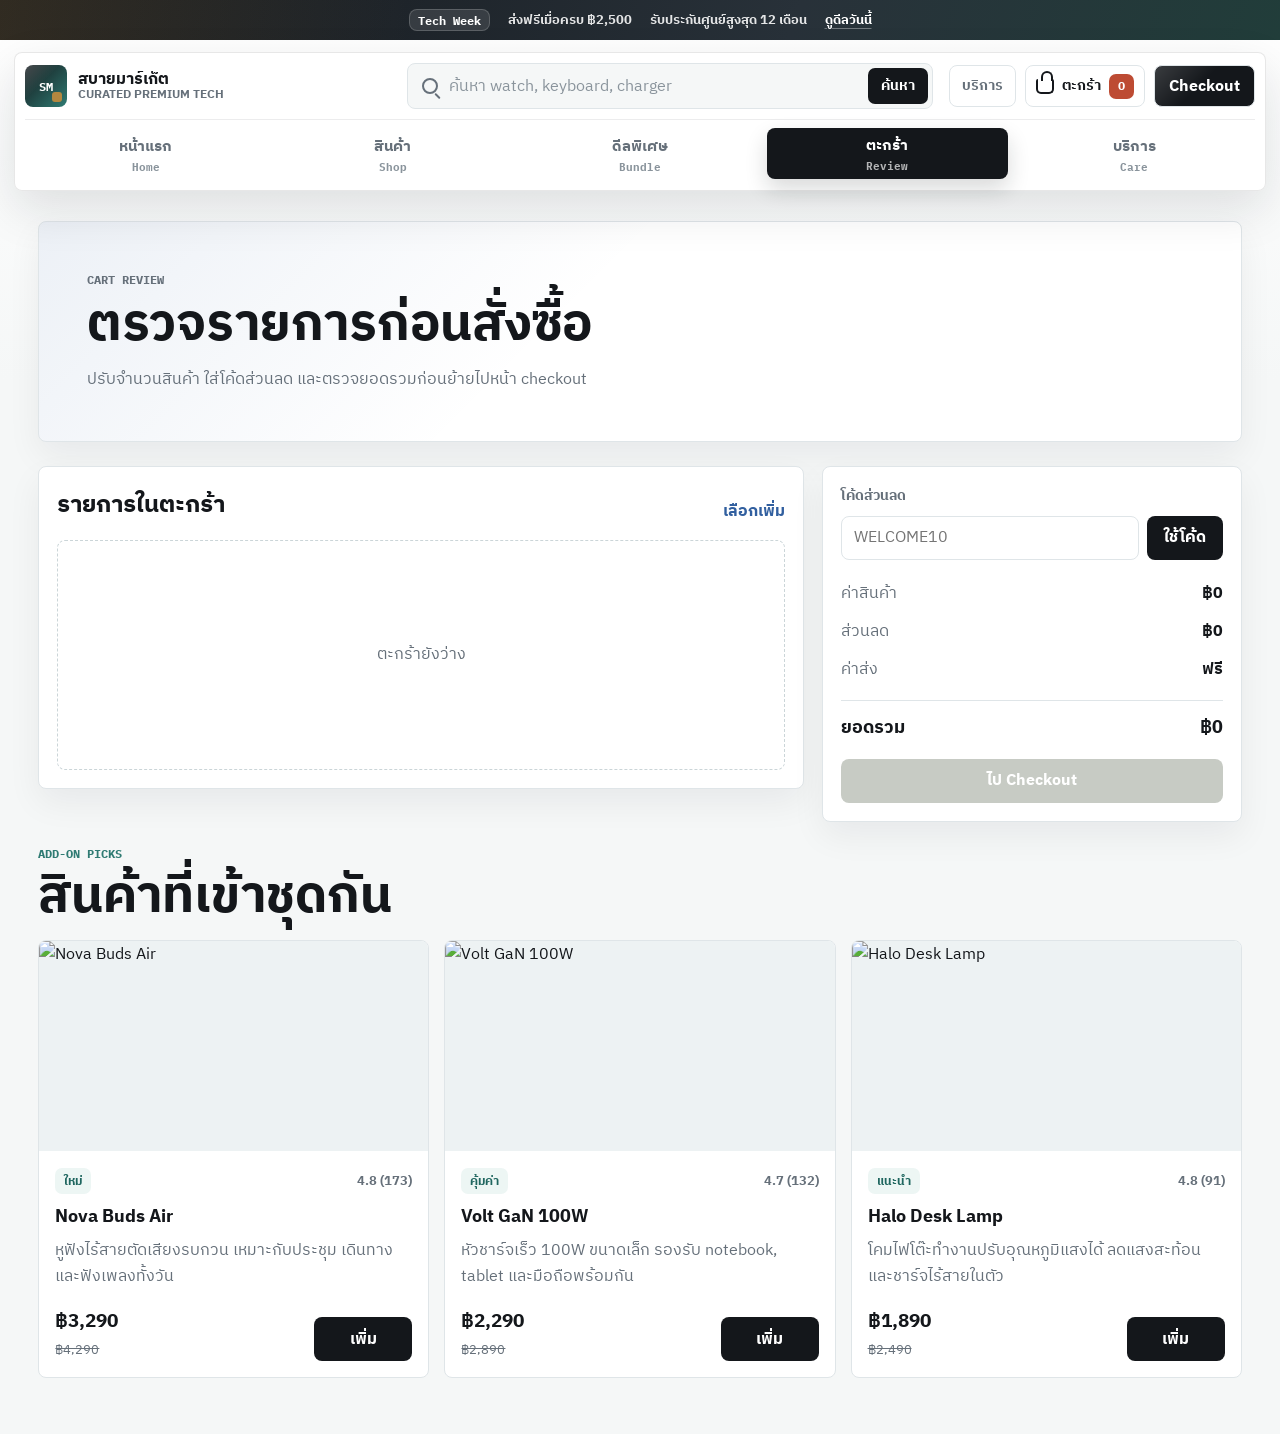
==== commit 85655f7e: "header fix" ====
--- a/cart.html
+++ b/cart.html
@@ -15,38 +15,69 @@
   </head>
   <body data-page="cart">
     <div class="announcement">
+      <span class="announcement-pill">Tech Week</span>
       <span>ส่งฟรีเมื่อครบ ฿2,500</span>
       <span>รับประกันศูนย์สูงสุด 12 เดือน</span>
-      <span>โค้ด WELCOME10 ลดเพิ่ม 10%</span>
+      <a href="deals.html">ดูดีลวันนี้</a>
     </div>
 
     <header class="site-header">
       <a class="brand" href="index.html" aria-label="สบายมาร์เก็ต">
-        <span class="brand-mark" aria-hidden="true">SM</span>
-        <span class="brand-copy"><strong>สบายมาร์เก็ต</strong><small>Premium Tech</small></span>
+        <span class="brand-mark" aria-hidden="true"><span>SM</span></span>
+        <span class="brand-copy">
+          <strong>สบายมาร์เก็ต</strong>
+          <small>Curated Premium Tech</small>
+        </span>
       </a>
-      <nav class="top-nav" aria-label="เมนูหลัก">
-        <a class="nav-link" data-page-link="home" href="index.html">หน้าแรก</a>
-        <a class="nav-link" data-page-link="products" href="products.html">สินค้า</a>
-        <a class="nav-link" data-page-link="deals" href="deals.html">ดีลพิเศษ</a>
-        <a class="nav-link" data-page-link="support" href="support.html">บริการ</a>
-      </nav>
+
+      <form class="header-search" id="siteSearchForm" action="products.html" role="search">
+        <span class="search-icon" aria-hidden="true"></span>
+        <input
+          id="siteSearch"
+          name="q"
+          type="search"
+          placeholder="ค้นหา watch, keyboard, charger"
+          autocomplete="off"
+        />
+        <button type="submit">ค้นหา</button>
+      </form>
+
       <div class="header-actions">
+        <a class="header-mini-link" href="support.html">บริการ</a>
         <a class="cart-chip" href="cart.html" aria-label="เปิดตะกร้าสินค้า">
           <span class="bag-icon" aria-hidden="true"></span>
+          <span class="cart-label">ตะกร้า</span>
           <strong id="cartCount">0</strong>
         </a>
         <a class="checkout-chip" href="checkout.html">Checkout</a>
-        <button class="menu-toggle" id="menuToggle" type="button" aria-label="เปิดเมนู"><span></span><span></span></button>
+        <button class="menu-toggle" id="menuToggle" type="button" aria-label="เปิดเมนู">
+          <span></span>
+          <span></span>
+          <span></span>
+        </button>
       </div>
+
+      <nav class="top-nav" aria-label="เมนูหลัก">
+        <a class="nav-link" data-page-link="home" href="index.html"><span>หน้าแรก</span><small>Home</small></a>
+        <a class="nav-link" data-page-link="products" href="products.html"><span>สินค้า</span><small>Shop</small></a>
+        <a class="nav-link" data-page-link="deals" href="deals.html"><span>ดีลพิเศษ</span><small>Bundle</small></a>
+        <a class="nav-link" data-page-link="cart" href="cart.html"><span>ตะกร้า</span><small>Review</small></a>
+        <a class="nav-link" data-page-link="support" href="support.html"><span>บริการ</span><small>Care</small></a>
+      </nav>
     </header>
 
     <nav class="mobile-nav" id="mobileNav" aria-label="เมนูมือถือ">
-      <a class="nav-link" data-page-link="home" href="index.html">หน้าแรก</a>
-      <a class="nav-link" data-page-link="products" href="products.html">สินค้า</a>
-      <a class="nav-link" data-page-link="deals" href="deals.html">ดีลพิเศษ</a>
-      <a class="nav-link" data-page-link="cart" href="cart.html">ตะกร้า</a>
-      <a class="nav-link" data-page-link="support" href="support.html">บริการ</a>
+      <form class="mobile-search" id="mobileSiteSearchForm" action="products.html" role="search">
+        <span class="search-icon" aria-hidden="true"></span>
+        <input name="q" type="search" placeholder="ค้นหาสินค้า" autocomplete="off" />
+        <button type="submit">ค้นหา</button>
+      </form>
+      <a class="nav-link" data-page-link="home" href="index.html"><span>หน้าแรก</span><small>Home</small></a>
+      <a class="nav-link" data-page-link="products" href="products.html"><span>สินค้า</span><small>Shop</small></a>
+      <a class="nav-link" data-page-link="deals" href="deals.html"><span>ดีลพิเศษ</span><small>Bundle</small></a>
+      <a class="nav-link" data-page-link="cart" href="cart.html"><span>ตะกร้า</span><small>Review</small></a>
+      <a class="nav-link" data-page-link="support" href="support.html"><span>บริการ</span><small>Care</small></a>
+      <a class="checkout-mobile" href="checkout.html">ไป Checkout</a>
     </nav>
 
     <main class="page-shell content-page">
--- a/styles.css
+++ b/styles.css
@@ -76,32 +76,62 @@
 
 .announcement {
   display: flex;
+  align-items: center;
   justify-content: center;
-  gap: 28px;
-  min-height: 38px;
-  padding: 9px 16px;
-  background: var(--graphite);
+  gap: 18px;
+  min-height: 40px;
+  padding: 9px clamp(16px, 4vw, 56px);
+  background:
+    linear-gradient(90deg, rgba(179, 135, 63, 0.18), transparent 32%),
+    linear-gradient(110deg, #14171b, #283139 62%, #213d3a);
   color: rgba(255, 255, 255, 0.88);
   font-size: 0.82rem;
   font-weight: 700;
 }
 
+.announcement-pill {
+  display: inline-flex;
+  align-items: center;
+  min-height: 22px;
+  padding: 0 8px;
+  border: 1px solid rgba(255, 255, 255, 0.18);
+  border-radius: var(--radius);
+  background: rgba(255, 255, 255, 0.11);
+  color: #fff;
+  font-family: var(--font-mono);
+  font-size: 0.72rem;
+}
+
+.announcement a {
+  color: #fff;
+  text-decoration: underline;
+  text-decoration-color: rgba(255, 255, 255, 0.34);
+  text-underline-offset: 4px;
+}
+
 .site-header {
   position: sticky;
-  top: 0;
+  top: 10px;
   z-index: 50;
   display: grid;
-  grid-template-columns: minmax(220px, 1fr) auto minmax(220px, 1fr);
-  align-items: center;
-  gap: 18px;
-  min-height: 74px;
-  padding: 12px clamp(16px, 4vw, 56px);
-  border-bottom: 1px solid rgba(20, 23, 27, 0.08);
-  background: rgba(255, 255, 255, 0.9);
-  backdrop-filter: blur(18px);
+  grid-template-areas:
+    "brand search actions"
+    "nav nav nav";
+  grid-template-columns: minmax(220px, 0.78fr) minmax(320px, 1.12fr) auto;
+  align-items: center;
+  gap: 10px 16px;
+  width: min(1320px, calc(100% - 28px));
+  margin: 12px auto 0;
+  padding: 10px;
+  border: 1px solid rgba(20, 23, 27, 0.1);
+  border-radius: var(--radius);
+  background: rgba(255, 255, 255, 0.92);
+  box-shadow: 0 18px 48px rgba(19, 24, 30, 0.12);
+  backdrop-filter: blur(22px);
 }
 
 .brand {
+  grid-area: brand;
   display: inline-flex;
   align-items: center;
   gap: 11px;
@@ -109,18 +139,37 @@
 }
 
 .brand-mark {
+  position: relative;
   display: grid;
   width: 42px;
   height: 42px;
   place-items: center;
-  border-radius: var(--radius);
-  background: var(--ink);
+  overflow: hidden;
+  border-radius: var(--radius);
+  background:
+    linear-gradient(135deg, rgba(255, 255, 255, 0.22), transparent 42%),
+    linear-gradient(135deg, var(--ink), var(--teal));
   color: #fff;
   font-family: var(--font-mono);
   font-size: 0.78rem;
   font-weight: 700;
 }
 
+.brand-mark::after {
+  position: absolute;
+  inset: auto 5px 5px auto;
+  width: 10px;
+  height: 10px;
+  border-radius: 3px;
+  background: var(--gold);
+  content: "";
+}
+
+.brand-mark span {
+  position: relative;
+  z-index: 1;
+}
+
 .brand-copy {
   display: grid;
   min-width: 0;
@@ -129,7 +178,7 @@
 
 .brand-copy strong {
   overflow: hidden;
-  font-size: 1rem;
+  font-size: 1.03rem;
   font-weight: 800;
   text-overflow: ellipsis;
   white-space: nowrap;
@@ -142,33 +191,122 @@
   text-transform: uppercase;
 }
 
+.header-search,
+.mobile-search {
+  position: relative;
+  display: flex;
+  align-items: center;
+  gap: 9px;
+  min-width: 0;
+  min-height: 46px;
+  padding: 4px;
+  border: 1px solid var(--line);
+  border-radius: var(--radius);
+  background: var(--soft);
+}
+
+.header-search {
+  grid-area: search;
+}
+
+.header-search .search-icon,
+.mobile-search .search-icon {
+  position: relative;
+  left: auto;
+  flex: 0 0 auto;
+  margin-left: 10px;
+}
+
+.header-search input,
+.mobile-search input {
+  min-width: 0;
+  width: 100%;
+  border: 0;
+  background: transparent;
+  color: var(--ink);
+  outline: none;
+}
+
+.header-search input::placeholder,
+.mobile-search input::placeholder {
+  color: #8a949c;
+}
+
+.header-search button,
+.mobile-search button {
+  min-height: 36px;
+  padding: 0 13px;
+  border: 0;
+  border-radius: 7px;
+  background: var(--ink);
+  color: #fff;
+  cursor: pointer;
+  font-size: 0.86rem;
+  font-weight: 850;
+}
+
 .top-nav {
-  display: inline-flex;
-  align-items: center;
-  justify-content: center;
+  grid-area: nav;
+  display: grid;
+  grid-template-columns: repeat(5, minmax(0, 1fr));
+  align-items: center;
+  justify-content: stretch;
   gap: 6px;
+  padding-top: 9px;
+  border-top: 1px solid rgba(20, 23, 27, 0.08);
 }
 
 .nav-link {
-  display: inline-flex;
-  align-items: center;
-  min-height: 40px;
-  padding: 0 13px;
-  border-radius: var(--radius);
-  color: var(--muted);
-  font-size: 0.93rem;
+  display: grid;
+  min-height: 48px;
+  align-content: center;
+  justify-items: center;
+  gap: 1px;
+  padding: 6px 11px;
+  border-radius: var(--radius);
+  background: transparent;
+  color: var(--muted);
   font-weight: 800;
   white-space: nowrap;
-  transition: color 160ms ease, background 160ms ease;
+  transition: color 160ms ease, background 160ms ease, transform 160ms ease, box-shadow 160ms ease;
+}
+
+.nav-link span {
+  font-size: 0.92rem;
+}
+
+.nav-link small {
+  color: #8a949c;
+  font-family: var(--font-mono);
+  font-size: 0.66rem;
+  font-weight: 700;
+  letter-spacing: 0;
 }
 
 .nav-link:hover,
 .nav-link.is-active {
-  background: var(--soft-2);
-  color: var(--ink);
+  background: #eef5f3;
+  color: #174d48;
+  transform: translateY(-1px);
+}
+
+.nav-link:hover small,
+.nav-link.is-active small {
+  color: #2f7b73;
+}
+
+.nav-link.is-active {
+  background: var(--ink);
+  color: #fff;
+  box-shadow: 0 10px 22px rgba(20, 23, 27, 0.16);
+}
+
+.nav-link.is-active small {
+  color: rgba(255, 255, 255, 0.68);
 }
 
 .header-actions {
+  grid-area: actions;
   display: inline-flex;
   align-items: center;
   justify-self: end;
@@ -177,6 +315,7 @@
 
 .cart-chip,
 .checkout-chip,
+.header-mini-link,
 .menu-toggle {
   display: inline-flex;
   align-items: center;
@@ -189,10 +328,18 @@
   cursor: pointer;
 }
 
+.header-mini-link {
+  padding: 0 12px;
+  color: var(--muted);
+  font-size: 0.9rem;
+  font-weight: 850;
+}
+
 .cart-chip {
   gap: 8px;
-  min-width: 72px;
-  padding: 0 11px;
+  min-width: 106px;
+  padding: 0 10px;
+  font-weight: 850;
 }
 
 .cart-chip strong {
@@ -206,9 +353,15 @@
   font-size: 0.78rem;
 }
 
+.cart-label {
+  font-size: 0.9rem;
+}
+
 .checkout-chip {
   padding: 0 14px;
-  background: var(--ink);
+  background:
+    linear-gradient(135deg, rgba(255, 255, 255, 0.16), transparent 46%),
+    var(--ink);
   color: #fff;
   font-weight: 850;
 }
@@ -238,7 +391,7 @@
   display: none;
   width: 42px;
   flex-direction: column;
-  gap: 5px;
+  gap: 4px;
 }
 
 .menu-toggle span {
@@ -250,14 +403,48 @@
 
 .mobile-nav {
   position: fixed;
-  inset: 112px 12px auto;
+  inset: 150px 12px auto;
   z-index: 45;
   display: none;
-  padding: 10px;
+  gap: 8px;
+  max-height: calc(100dvh - 164px);
+  overflow: auto;
+  padding: 12px;
   border: 1px solid var(--line);
   border-radius: var(--radius);
   background: rgba(255, 255, 255, 0.97);
   box-shadow: var(--shadow);
+}
+
+.mobile-nav .nav-link {
+  justify-items: start;
+  padding: 10px 12px;
+  background: var(--soft);
+}
+
+.mobile-nav .nav-link.is-active {
+  background: var(--ink);
+  color: #fff;
+}
+
+.checkout-mobile {
+  display: flex;
+  align-items: center;
+  justify-content: center;
+  min-height: 44px;
+  border-radius: var(--radius);
+  background: var(--teal);
+  color: #fff;
+  font-weight: 900;
+}
+
+body.nav-open::before {
+  position: fixed;
+  inset: 0;
+  z-index: 40;
+  background: rgba(20, 23, 27, 0.24);
+  backdrop-filter: blur(4px);
+  content: "";
 }
 
 .page-shell {
@@ -1292,10 +1479,17 @@
   }
 
   .site-header {
+    top: 8px;
+    grid-template-areas:
+      "brand actions"
+      "search search";
     grid-template-columns: minmax(160px, 1fr) auto;
+    width: calc(100% - 20px);
+    margin-top: 8px;
   }
 
   .top-nav,
+  .header-mini-link,
   .checkout-chip {
     display: none;
   }
@@ -1309,7 +1503,7 @@
   }
 
   .mobile-nav {
-    inset: 74px 12px auto;
+    inset: 132px 10px auto;
   }
 
   .category-band,
@@ -1327,16 +1521,36 @@
 
 @media (max-width: 650px) {
   .site-header {
-    min-height: 68px;
-    padding-inline: 13px;
+    padding: 9px;
   }
 
   .brand-copy strong {
     max-width: 142px;
   }
 
+  .brand-copy small {
+    max-width: 142px;
+    overflow: hidden;
+    text-overflow: ellipsis;
+    white-space: nowrap;
+  }
+
   .cart-chip {
+    gap: 6px;
     min-width: auto;
+    padding: 0 9px;
+  }
+
+  .cart-label {
+    display: none;
+  }
+
+  .header-search {
+    min-height: 44px;
+  }
+
+  .header-search button {
+    padding: 0 11px;
   }
 
   .page-shell {
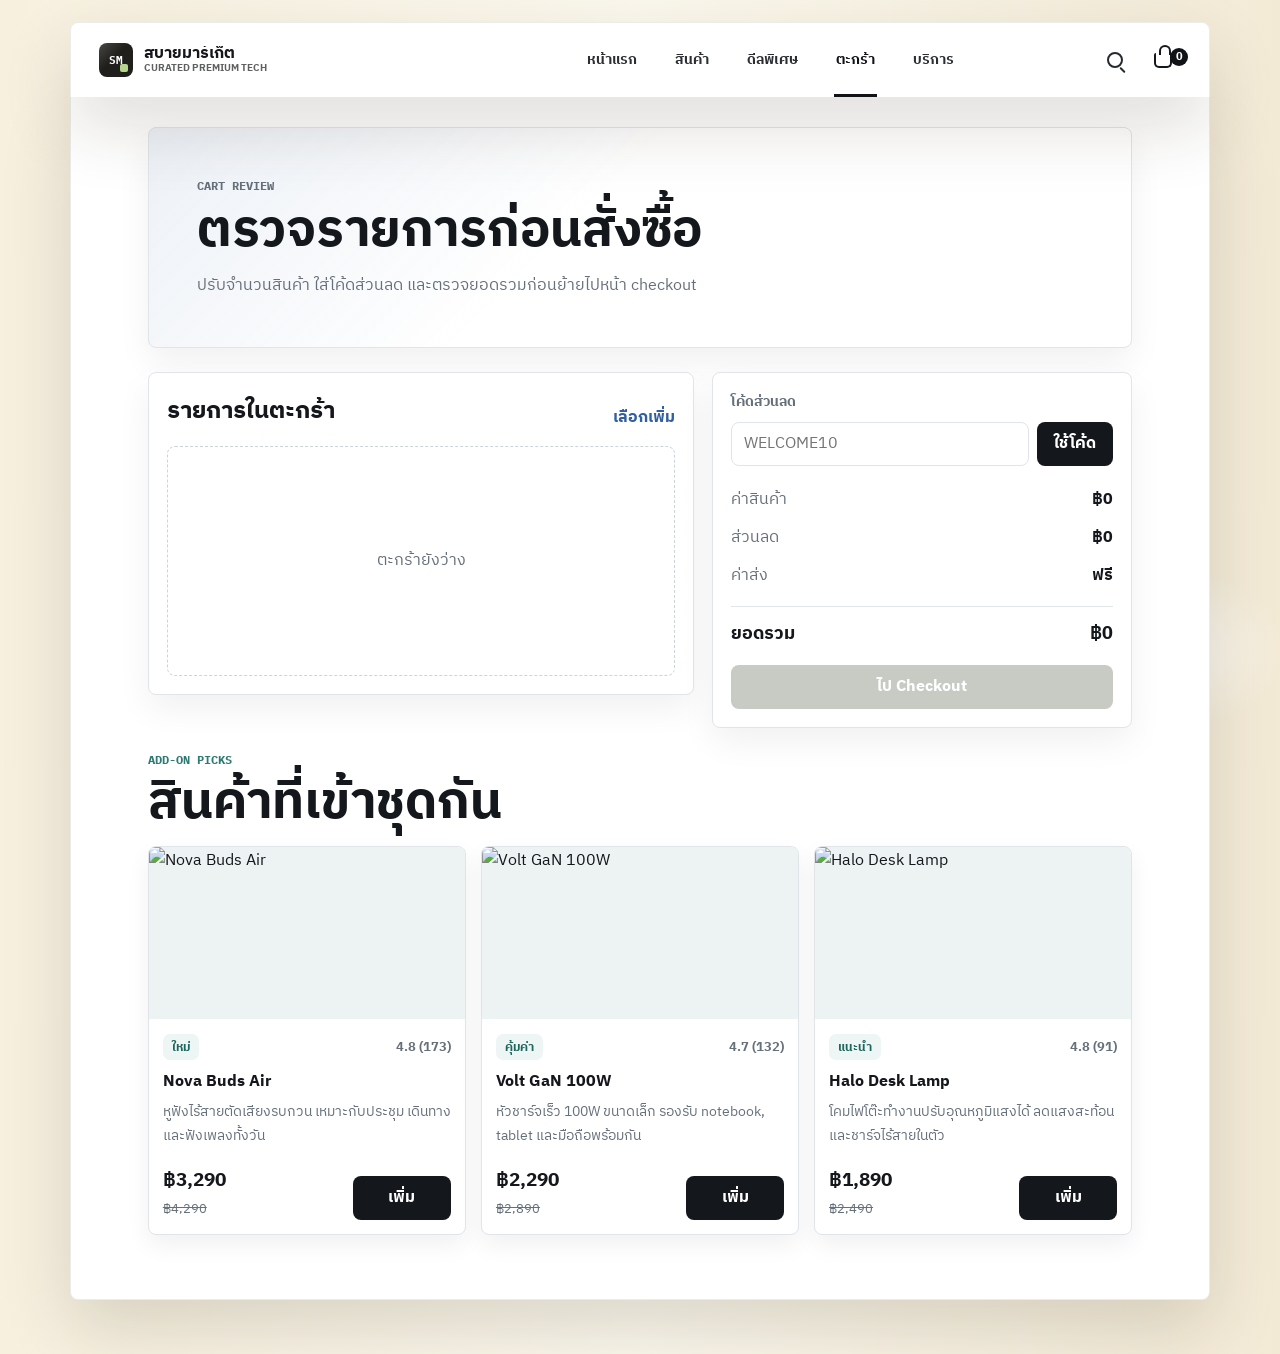
==== commit 06dc8d5b: "header fix" ====
--- a/cart.html
+++ b/cart.html
@@ -43,7 +43,9 @@
       </form>
 
       <div class="header-actions">
-        <a class="header-mini-link" href="support.html">บริการ</a>
+        <a class="header-mini-link" href="products.html" aria-label="ค้นหาสินค้า">
+          <span class="search-icon" aria-hidden="true"></span>
+        </a>
         <a class="cart-chip" href="cart.html" aria-label="เปิดตะกร้าสินค้า">
           <span class="bag-icon" aria-hidden="true"></span>
           <span class="cart-label">ตะกร้า</span>
--- a/styles.css
+++ b/styles.css
@@ -1629,3 +1629,414 @@
     transform: none;
   }
 }
+
+/* Framed storefront theme inspired by the provided white-card reference. */
+:root {
+  --frame-width: 1140px;
+  --frame-pad: clamp(18px, 6vw, 78px);
+  --cream-bg: #f5eddc;
+}
+
+body {
+  background:
+    radial-gradient(420px 300px at 91% 48%, rgba(255, 255, 255, 0.72), transparent 28%),
+    linear-gradient(90deg, #f7f0df 0%, #fbf8ed 50%, #f3ead6 100%);
+}
+
+body::after {
+  position: fixed;
+  right: 7vw;
+  top: 47vh;
+  width: 34px;
+  height: 34px;
+  background: rgba(255, 255, 255, 0.66);
+  clip-path: polygon(50% 0, 100% 50%, 50% 100%, 0 50%);
+  content: "";
+  pointer-events: none;
+}
+
+.announcement {
+  display: none;
+}
+
+.site-header {
+  top: 0;
+  grid-template-areas: "brand nav actions";
+  grid-template-columns: minmax(190px, 0.55fr) minmax(420px, 1fr) auto;
+  width: min(var(--frame-width), calc(100% - 36px));
+  min-height: 74px;
+  margin: 22px auto 0;
+  padding: 0 28px;
+  border: 1px solid rgba(20, 23, 27, 0.08);
+  border-bottom: 0;
+  border-radius: var(--radius) var(--radius) 0 0;
+  background: #fff;
+  box-shadow: 0 28px 70px rgba(49, 37, 19, 0.16);
+  backdrop-filter: none;
+}
+
+.brand-mark {
+  width: 34px;
+  height: 34px;
+  background:
+    linear-gradient(135deg, rgba(255, 255, 255, 0.18), transparent 44%),
+    #211f1c;
+  font-size: 0.68rem;
+}
+
+.brand-mark::after {
+  width: 8px;
+  height: 8px;
+  border-radius: 2px;
+  background: #b7d58c;
+}
+
+.brand-copy strong {
+  font-size: 0.98rem;
+}
+
+.brand-copy small {
+  color: #5e625f;
+  font-size: 0.64rem;
+}
+
+.header-search {
+  display: none;
+}
+
+.top-nav {
+  grid-area: nav;
+  display: flex;
+  justify-content: center;
+  gap: clamp(18px, 3vw, 34px);
+  padding: 0;
+  border-top: 0;
+}
+
+.nav-link {
+  display: inline-flex;
+  min-height: 74px;
+  align-items: center;
+  padding: 0 2px;
+  border-radius: 0;
+  color: #2b2f33;
+  font-size: 0.9rem;
+  font-weight: 850;
+  transition: color 160ms ease, box-shadow 160ms ease;
+}
+
+.nav-link span {
+  font-size: 0.9rem;
+}
+
+.nav-link small {
+  display: none;
+}
+
+.nav-link:hover,
+.nav-link.is-active {
+  background: transparent;
+  color: #111317;
+  transform: none;
+  box-shadow: inset 0 -3px 0 #111317;
+}
+
+.header-actions {
+  gap: 14px;
+}
+
+.checkout-chip {
+  display: none;
+}
+
+.header-mini-link {
+  display: inline-flex;
+  width: 32px;
+  min-height: 38px;
+  padding: 0;
+  border: 0;
+  background: transparent;
+}
+
+.header-mini-link .search-icon {
+  position: relative;
+  left: auto;
+  border-color: #252a2f;
+}
+
+.header-mini-link .search-icon::after {
+  background: #252a2f;
+}
+
+.cart-chip,
+.menu-toggle {
+  min-height: 38px;
+  border: 0;
+  background: transparent;
+}
+
+.cart-chip {
+  position: relative;
+  min-width: 36px;
+  padding: 0;
+}
+
+.cart-label {
+  display: none;
+}
+
+.cart-chip strong {
+  position: absolute;
+  right: -7px;
+  top: 7px;
+  min-width: 18px;
+  height: 18px;
+  border-radius: 50%;
+  background: #111317;
+  font-size: 0.66rem;
+}
+
+.bag-icon {
+  width: 18px;
+  height: 15px;
+}
+
+.page-shell {
+  width: min(var(--frame-width), calc(100% - 36px));
+  margin: 0 auto 54px;
+  padding: 0 var(--frame-pad) 64px;
+  border: 1px solid rgba(20, 23, 27, 0.08);
+  border-top: 0;
+  border-radius: 0 0 var(--radius) var(--radius);
+  background: #fff;
+  box-shadow: 0 28px 70px rgba(49, 37, 19, 0.16);
+  overflow: hidden;
+}
+
+.content-page {
+  padding-top: 30px;
+}
+
+.hero-storefront {
+  display: block;
+  min-height: clamp(300px, 30vw, 360px);
+  margin: 0 calc(var(--frame-pad) * -1);
+  padding: clamp(48px, 6vw, 64px) var(--frame-pad) 72px;
+  border: 0;
+  border-radius: 0;
+  background:
+    linear-gradient(90deg, rgba(10, 12, 13, 0.78) 0%, rgba(10, 12, 13, 0.56) 34%, rgba(10, 12, 13, 0.06) 76%),
+    url("https://images.pexels.com/photos/1714208/pexels-photo-1714208.jpeg?auto=compress&cs=tinysrgb&w=1600") center / cover;
+  box-shadow: none;
+  color: #fff;
+}
+
+.hero-copy {
+  max-width: 560px;
+}
+
+.hero-copy .eyebrow {
+  color: #cfeea7;
+}
+
+.hero-copy h1 {
+  max-width: 540px;
+  color: #fff;
+  font-size: clamp(2rem, 3.7vw, 3.05rem);
+  line-height: 1.06;
+}
+
+.hero-copy p:not(.eyebrow) {
+  max-width: 430px;
+  margin-top: 13px;
+  color: rgba(255, 255, 255, 0.82);
+  font-size: 0.98rem;
+}
+
+.hero-actions {
+  margin-top: 18px;
+}
+
+.hero-actions .primary-link {
+  background: #fff;
+  color: #111317;
+}
+
+.hero-actions .secondary-link {
+  border-color: rgba(255, 255, 255, 0.62);
+  background: rgba(255, 255, 255, 0.13);
+  color: #fff;
+}
+
+.hero-gallery {
+  display: none;
+}
+
+.trust-row {
+  position: relative;
+  z-index: 2;
+  grid-template-columns: repeat(4, 1fr);
+  gap: 12px;
+  margin: -34px auto 24px;
+  overflow: visible;
+  border: 0;
+  background: transparent;
+}
+
+.trust-row div {
+  min-height: 74px;
+  padding: 14px 16px;
+  border: 1px solid rgba(20, 23, 27, 0.08);
+  border-radius: var(--radius);
+  background: #fff;
+  box-shadow: 0 12px 28px rgba(19, 24, 30, 0.13);
+}
+
+.trust-row strong {
+  font-size: 0.98rem;
+}
+
+.trust-row span {
+  font-size: 0.78rem;
+}
+
+.category-band {
+  grid-template-columns: repeat(4, minmax(0, 1fr));
+  gap: 12px;
+  margin-top: 0;
+}
+
+.category-tile {
+  min-height: 94px;
+  padding: 14px;
+  box-shadow: 0 10px 24px rgba(19, 24, 30, 0.06);
+}
+
+.product-section {
+  margin-top: 24px;
+}
+
+.featured-grid {
+  grid-template-columns: repeat(3, minmax(0, 1fr));
+  gap: 14px;
+}
+
+.product-card {
+  min-height: 0;
+  box-shadow: 0 10px 24px rgba(19, 24, 30, 0.06);
+}
+
+.product-art {
+  min-height: 172px;
+}
+
+.product-info {
+  min-height: 206px;
+  padding: 14px;
+}
+
+.product-info h3 {
+  font-size: 1.02rem;
+}
+
+.product-info p {
+  font-size: 0.9rem;
+}
+
+.service-strip,
+.editorial-split {
+  display: none;
+}
+
+@media (max-width: 1050px) {
+  .site-header {
+    grid-template-areas:
+      "brand actions"
+      "nav nav";
+    grid-template-columns: minmax(180px, 1fr) auto;
+    min-height: 0;
+    padding: 0 18px;
+  }
+
+  .top-nav {
+    justify-content: space-between;
+    width: 100%;
+    border-top: 1px solid rgba(20, 23, 27, 0.08);
+  }
+
+  .nav-link {
+    min-height: 48px;
+  }
+}
+
+@media (max-width: 760px) {
+  :root {
+    --frame-pad: 14px;
+  }
+
+  body::after {
+    display: none;
+  }
+
+  .site-header {
+    grid-template-areas: "brand actions";
+    grid-template-columns: minmax(0, 1fr) auto;
+    width: calc(100% - 20px);
+    margin-top: 10px;
+    padding: 9px 12px;
+  }
+
+  .top-nav {
+    display: none;
+  }
+
+  .menu-toggle {
+    display: inline-flex;
+  }
+
+  .mobile-nav {
+    inset: 78px 10px auto;
+    z-index: 52;
+  }
+
+  body.nav-open .mobile-nav {
+    display: grid;
+  }
+
+  .page-shell {
+    width: calc(100% - 20px);
+    margin-bottom: 34px;
+    padding: 0 var(--frame-pad) 42px;
+  }
+
+  .hero-storefront {
+    min-height: 430px;
+    padding: 50px var(--frame-pad) 78px;
+    background-position: 58% center;
+  }
+
+  .hero-copy h1 {
+    font-size: clamp(2.15rem, 12vw, 3.2rem);
+  }
+
+  .trust-row,
+  .category-band,
+  .featured-grid,
+  .deal-grid,
+  .compact-grid,
+  .support-grid,
+  .timeline,
+  .faq-grid,
+  .service-strip,
+  .form-grid {
+    grid-template-columns: 1fr;
+  }
+
+  .trust-row {
+    margin-top: -44px;
+  }
+
+  .brand-copy small {
+    max-width: 150px;
+  }
+}
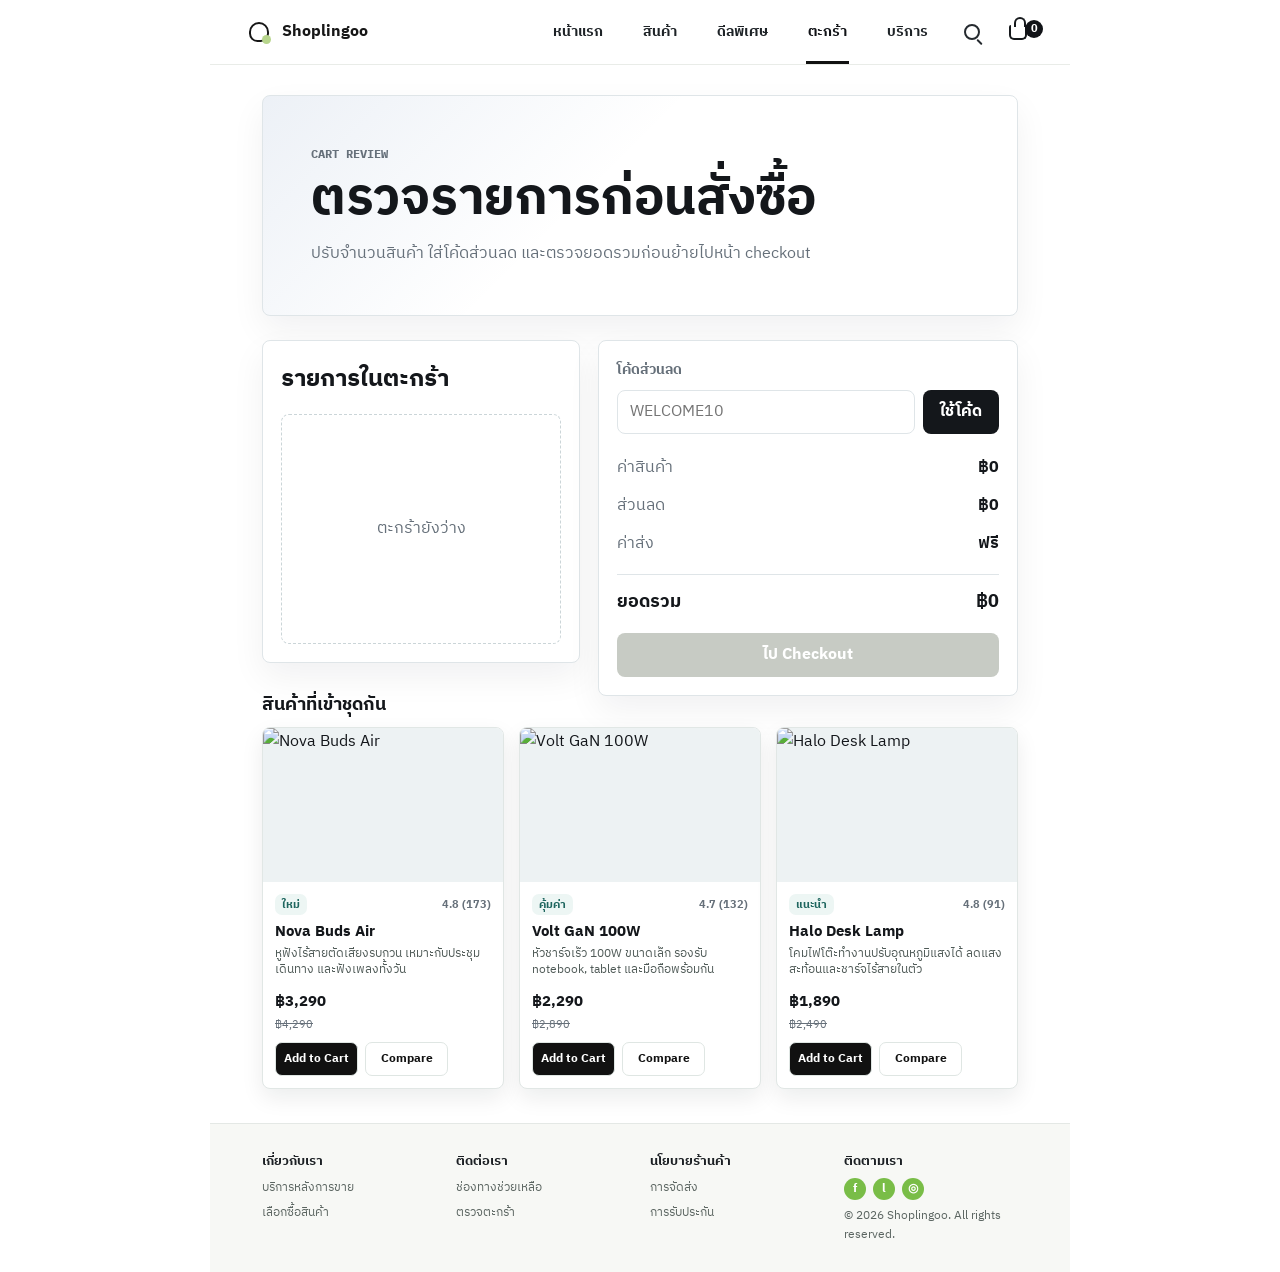
==== commit fd1a089c: "ui" ====
--- a/cart.html
+++ b/cart.html
@@ -25,8 +25,8 @@
       <a class="brand" href="index.html" aria-label="สบายมาร์เก็ต">
         <span class="brand-mark" aria-hidden="true"><span>SM</span></span>
         <span class="brand-copy">
-          <strong>สบายมาร์เก็ต</strong>
-          <small>Curated Premium Tech</small>
+          <strong>Shoplingoo</strong>
+          <small>Premium Tech & Lifestyle</small>
         </span>
       </a>
 
@@ -122,6 +122,33 @@
       </section>
     </main>
 
+    <footer class="site-footer">
+      <div>
+        <strong>เกี่ยวกับเรา</strong>
+        <a href="support.html">บริการหลังการขาย</a>
+        <a href="products.html">เลือกซื้อสินค้า</a>
+      </div>
+      <div>
+        <strong>ติดต่อเรา</strong>
+        <a href="support.html">ช่องทางช่วยเหลือ</a>
+        <a href="cart.html">ตรวจตะกร้า</a>
+      </div>
+      <div>
+        <strong>นโยบายร้านค้า</strong>
+        <a href="checkout.html">การจัดส่ง</a>
+        <a href="support.html">การรับประกัน</a>
+      </div>
+      <div class="footer-social">
+        <strong>ติดตามเรา</strong>
+        <span>
+          <a href="support.html" aria-label="Facebook">f</a>
+          <a href="support.html" aria-label="Line">l</a>
+          <a href="support.html" aria-label="Instagram">◎</a>
+        </span>
+        <small>© 2026 Shoplingoo. All rights reserved.</small>
+      </div>
+    </footer>
+
     <div class="toast" id="toast" role="status" aria-live="polite"></div>
     <script src="script.js"></script>
   </body>
--- a/styles.css
+++ b/styles.css
@@ -2040,3 +2040,433 @@
     max-width: 150px;
   }
 }
+
+/* Reference screenshot theme: no outer frame, only the website content. */
+:root {
+  --shop-width: 860px;
+  --shop-pad: clamp(18px, 5vw, 52px);
+}
+
+body {
+  background: #fff;
+}
+
+body::after {
+  display: none;
+}
+
+.site-header {
+  top: 0;
+  grid-template-areas: "brand nav actions";
+  grid-template-columns: minmax(170px, 0.7fr) minmax(330px, 1fr) auto;
+  width: min(var(--shop-width), 100%);
+  min-height: 64px;
+  margin: 0 auto;
+  padding: 0 34px;
+  border: 0;
+  border-bottom: 1px solid #e9ece8;
+  border-radius: 0;
+  background: #fff;
+  box-shadow: none;
+}
+
+.brand {
+  gap: 8px;
+}
+
+.brand-mark {
+  width: 30px;
+  height: 30px;
+  border-radius: 7px;
+  background: #fff;
+  color: #171717;
+  font-size: 0;
+}
+
+.brand-mark::before {
+  position: absolute;
+  inset: 5px;
+  border: 2px solid #171717;
+  border-radius: 50% 50% 42% 42%;
+  content: "";
+}
+
+.brand-mark::after {
+  right: 3px;
+  bottom: 3px;
+  width: 9px;
+  height: 9px;
+  border-radius: 50%;
+  background: #b7d58c;
+}
+
+.brand-copy strong {
+  color: #171717;
+  font-size: 0.98rem;
+}
+
+.brand-copy small {
+  display: none;
+}
+
+.top-nav {
+  justify-content: center;
+  gap: clamp(18px, 4vw, 36px);
+  border: 0;
+}
+
+.nav-link {
+  min-height: 64px;
+  color: #1e2327;
+  font-size: 0.86rem;
+  font-weight: 800;
+}
+
+.nav-link span {
+  font-size: 0.86rem;
+}
+
+.nav-link:hover,
+.nav-link.is-active {
+  box-shadow: inset 0 -3px 0 #111;
+}
+
+.header-actions {
+  gap: 12px;
+}
+
+.header-mini-link,
+.cart-chip,
+.menu-toggle {
+  color: #16191c;
+}
+
+.page-shell {
+  width: min(var(--shop-width), 100%);
+  margin: 0 auto;
+  padding: 0 var(--shop-pad) 34px;
+  border: 0;
+  border-radius: 0;
+  background: #fff;
+  box-shadow: none;
+  overflow: visible;
+}
+
+.content-page {
+  padding-top: 30px;
+}
+
+.hero-storefront {
+  min-height: clamp(270px, 34vw, 344px);
+  margin: 0 calc(var(--shop-pad) * -1);
+  padding: clamp(46px, 7vw, 66px) var(--shop-pad) 74px;
+  background:
+    linear-gradient(90deg, rgba(8, 10, 10, 0.78) 0%, rgba(8, 10, 10, 0.58) 38%, rgba(8, 10, 10, 0.08) 78%),
+    url("https://images.pexels.com/photos/1714208/pexels-photo-1714208.jpeg?auto=compress&cs=tinysrgb&w=1400") center / cover;
+}
+
+.hero-copy {
+  max-width: 440px;
+}
+
+.hero-copy .eyebrow {
+  color: #d8f4ad;
+  font-size: 0.68rem;
+}
+
+.hero-copy h1 {
+  max-width: 420px;
+  font-size: clamp(2.15rem, 5.2vw, 3.25rem);
+  line-height: 1.02;
+}
+
+.hero-copy p:not(.eyebrow) {
+  display: none;
+}
+
+.hero-actions {
+  margin-top: 18px;
+}
+
+.primary-link,
+.secondary-link,
+.add-button,
+.compare-button {
+  min-height: 34px;
+  border-radius: 7px;
+  font-size: 0.78rem;
+}
+
+.primary-link,
+.hero-actions .primary-link {
+  background: #fff;
+  color: #111;
+}
+
+.hero-actions .secondary-link {
+  border-color: rgba(255, 255, 255, 0.72);
+  background: rgba(255, 255, 255, 0.16);
+  color: #fff;
+}
+
+.trust-row {
+  grid-template-columns: repeat(4, 1fr);
+  gap: 10px;
+  margin: -30px 0 26px;
+}
+
+.trust-row div {
+  min-height: 68px;
+  padding: 12px 14px;
+  border-color: #e8ece8;
+  box-shadow: 0 10px 24px rgba(19, 24, 30, 0.12);
+}
+
+.trust-row strong {
+  font-size: 0.86rem;
+}
+
+.trust-row span {
+  font-size: 0.72rem;
+  line-height: 1.35;
+}
+
+.category-band,
+.editorial-split,
+.service-strip {
+  display: none;
+}
+
+.product-section {
+  margin-top: 0;
+}
+
+.section-heading {
+  margin-bottom: 12px;
+}
+
+.section-heading h2 {
+  font-size: 1.12rem;
+}
+
+.section-heading .eyebrow,
+.text-link {
+  display: none;
+}
+
+.featured-grid {
+  grid-template-columns: repeat(3, minmax(0, 1fr));
+  gap: 14px;
+}
+
+.product-card {
+  min-height: 0;
+  border-color: #e1e7e5;
+  box-shadow: 0 9px 22px rgba(19, 24, 30, 0.08);
+}
+
+.product-art {
+  height: 154px;
+  min-height: 154px;
+}
+
+.product-info {
+  min-height: 168px;
+  padding: 12px;
+}
+
+.product-meta {
+  min-height: 0;
+  font-size: 0.68rem;
+}
+
+.badge {
+  min-height: 21px;
+  padding: 0 7px;
+  font-size: 0.66rem;
+}
+
+.product-info h3 {
+  margin: 8px 0 4px;
+  font-size: 0.92rem;
+}
+
+.product-info p {
+  display: -webkit-box;
+  overflow: hidden;
+  color: #4f5a57;
+  font-size: 0.72rem;
+  line-height: 1.42;
+  -webkit-box-orient: vertical;
+  -webkit-line-clamp: 2;
+}
+
+.card-footer {
+  display: grid;
+  gap: 8px;
+  padding-top: 10px;
+}
+
+.price-stack strong {
+  font-size: 0.94rem;
+}
+
+.price-stack span {
+  font-size: 0.7rem;
+}
+
+.card-actions {
+  display: grid;
+  grid-template-columns: 1fr 1fr;
+  gap: 7px;
+}
+
+.add-button,
+.compare-button {
+  display: inline-flex;
+  align-items: center;
+  justify-content: center;
+  min-width: 0;
+  padding: 0 8px;
+  border: 1px solid #dfe6e3;
+  font-weight: 900;
+  cursor: pointer;
+}
+
+.add-button {
+  background: #111;
+  color: #fff;
+}
+
+.compare-button {
+  background: #fff;
+  color: #111;
+}
+
+.review-section {
+  margin-top: 26px;
+}
+
+.review-section h2 {
+  margin-bottom: 10px;
+  font-size: 1rem;
+}
+
+.review-grid {
+  display: grid;
+  grid-template-columns: repeat(3, minmax(0, 1fr));
+  gap: 12px;
+}
+
+.review-grid article {
+  min-height: 76px;
+  padding: 12px;
+  border: 1px solid #e3e8e5;
+  border-radius: var(--radius);
+  background: #fff;
+  box-shadow: 0 8px 18px rgba(19, 24, 30, 0.06);
+}
+
+.review-grid span {
+  color: #efb320;
+  font-size: 0.78rem;
+}
+
+.review-grid p {
+  margin-top: 5px;
+  color: #4f5a57;
+  font-size: 0.72rem;
+  line-height: 1.45;
+}
+
+.site-footer {
+  display: grid;
+  grid-template-columns: repeat(4, minmax(0, 1fr));
+  gap: 20px;
+  width: min(var(--shop-width), 100%);
+  margin: 0 auto;
+  padding: 26px var(--shop-pad) 28px;
+  border-top: 1px solid #e4e8e5;
+  background: #f7f8f5;
+}
+
+.site-footer div {
+  display: grid;
+  align-content: start;
+  gap: 6px;
+}
+
+.site-footer strong {
+  color: #1c2024;
+  font-size: 0.82rem;
+}
+
+.site-footer a,
+.site-footer small {
+  color: #5b6561;
+  font-size: 0.72rem;
+}
+
+.footer-social span {
+  display: inline-flex;
+  gap: 7px;
+}
+
+.footer-social span a {
+  display: grid;
+  width: 22px;
+  height: 22px;
+  place-items: center;
+  border-radius: 50%;
+  background: #79bd47;
+  color: #fff;
+  font-size: 0.72rem;
+  font-weight: 900;
+}
+
+@media (max-width: 760px) {
+  :root {
+    --shop-pad: 14px;
+  }
+
+  .site-header {
+    grid-template-areas: "brand actions";
+    grid-template-columns: minmax(0, 1fr) auto;
+    width: 100%;
+    min-height: 58px;
+    margin: 0;
+    padding: 0 14px;
+  }
+
+  .top-nav {
+    display: none;
+  }
+
+  .menu-toggle {
+    display: inline-flex;
+  }
+
+  .mobile-nav {
+    inset: 64px 10px auto;
+  }
+
+  .page-shell {
+    width: 100%;
+  }
+
+  .hero-storefront {
+    min-height: 328px;
+    padding: 42px var(--shop-pad) 70px;
+  }
+
+  .hero-copy h1 {
+    font-size: clamp(2rem, 12vw, 3rem);
+  }
+
+  .trust-row,
+  .featured-grid,
+  .review-grid,
+  .site-footer {
+    grid-template-columns: 1fr;
+  }
+}
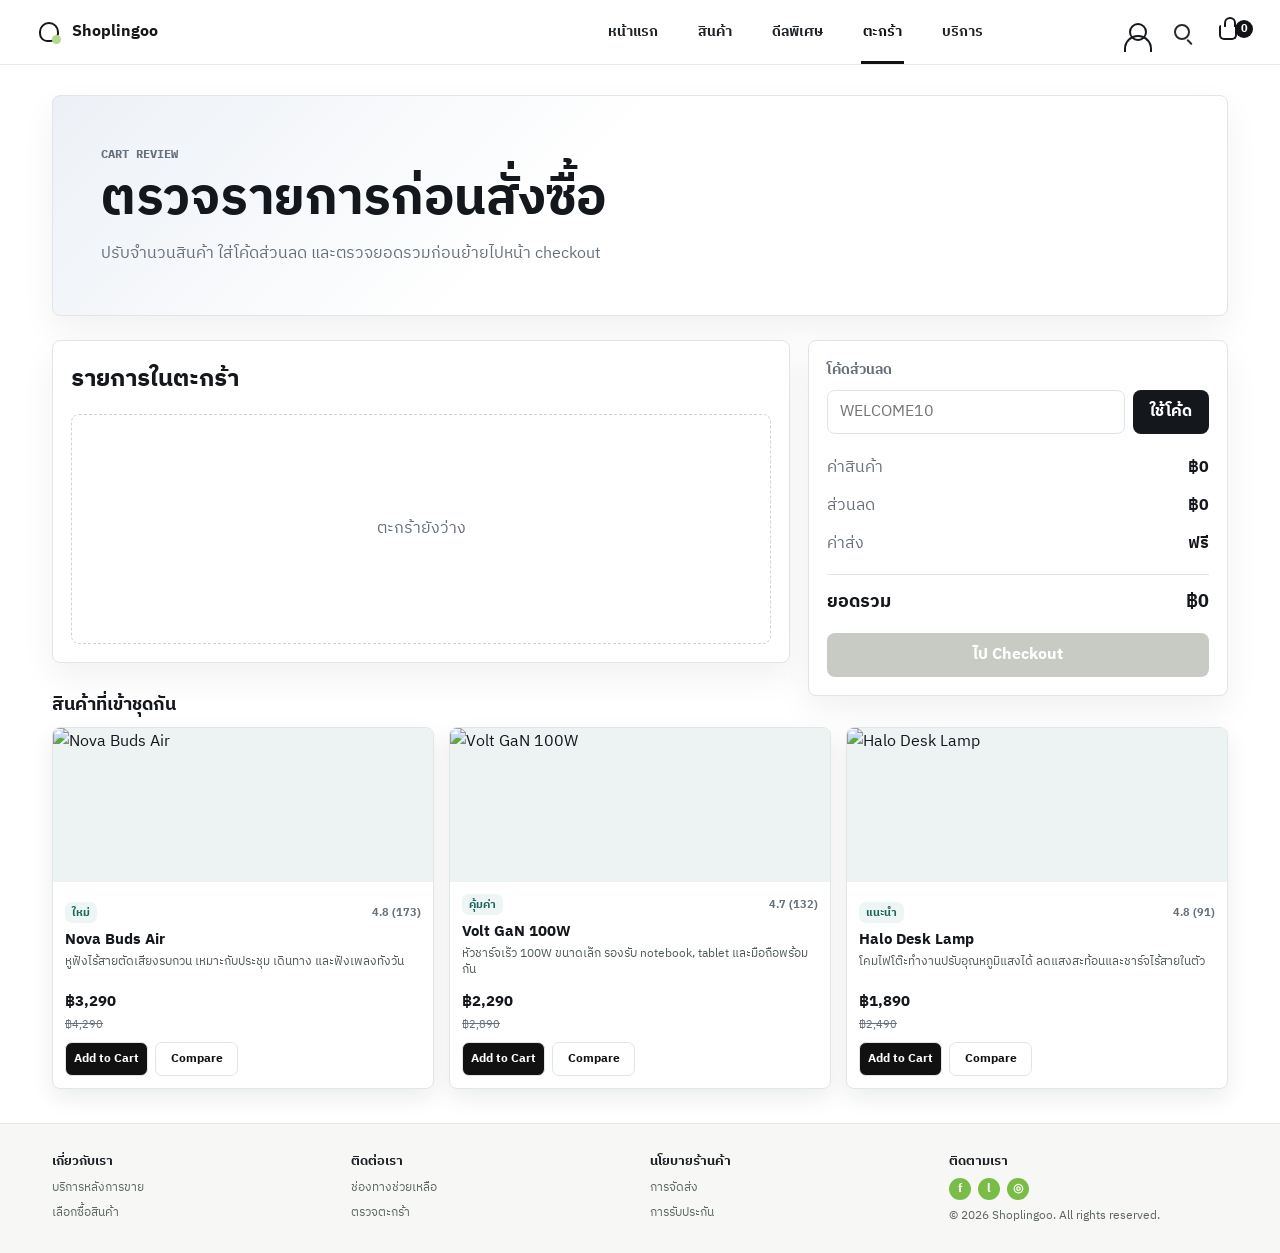
==== commit eb507e5e: "Redesign ecommerce pages" ====
--- a/cart.html
+++ b/cart.html
@@ -43,6 +43,9 @@
       </form>
 
       <div class="header-actions">
+        <a class="account-chip" data-page-link="account" href="account.html" aria-label="บัญชีผู้ใช้">
+          <span class="user-icon" aria-hidden="true"></span>
+        </a>
         <a class="header-mini-link" href="products.html" aria-label="ค้นหาสินค้า">
           <span class="search-icon" aria-hidden="true"></span>
         </a>
@@ -79,6 +82,7 @@
       <a class="nav-link" data-page-link="deals" href="deals.html"><span>ดีลพิเศษ</span><small>Bundle</small></a>
       <a class="nav-link" data-page-link="cart" href="cart.html"><span>ตะกร้า</span><small>Review</small></a>
       <a class="nav-link" data-page-link="support" href="support.html"><span>บริการ</span><small>Care</small></a>
+      <a class="nav-link" data-page-link="account" href="account.html"><span>บัญชี</span><small>Account</small></a>
       <a class="checkout-mobile" href="checkout.html">ไป Checkout</a>
     </nav>
 
--- a/styles.css
+++ b/styles.css
@@ -2041,9 +2041,887 @@
   }
 }
 
+/* Complete commerce pages: listing, product detail, checkout, and account. */
+.account-chip {
+  display: inline-flex;
+  width: 32px;
+  min-height: 38px;
+  align-items: center;
+  justify-content: center;
+  border: 0;
+  border-radius: var(--radius);
+  background: transparent;
+  color: #16191c;
+}
+
+.account-chip:hover,
+.account-chip.is-active {
+  background: #f1f5f1;
+}
+
+.user-icon {
+  position: relative;
+  width: 18px;
+  height: 18px;
+  border: 2px solid currentColor;
+  border-radius: 50%;
+}
+
+.user-icon::after {
+  position: absolute;
+  left: 50%;
+  bottom: -13px;
+  width: 24px;
+  height: 15px;
+  border: 2px solid currentColor;
+  border-bottom: 0;
+  border-radius: 14px 14px 0 0;
+  content: "";
+  transform: translateX(-50%);
+}
+
+.breadcrumb-row {
+  display: flex;
+  flex-wrap: wrap;
+  align-items: center;
+  gap: 8px;
+  margin: 18px 0;
+  color: #6a736f;
+  font-size: 0.78rem;
+  font-weight: 800;
+}
+
+.breadcrumb-row a:hover {
+  color: #111;
+}
+
+.breadcrumb-row strong {
+  color: #1b1f23;
+}
+
+.listing-layout {
+  display: grid;
+  grid-template-columns: minmax(220px, 260px) minmax(0, 1fr);
+  gap: 18px;
+  margin-top: 24px;
+  align-items: start;
+}
+
+.filter-sidebar,
+.spec-panel,
+.account-panel {
+  border: 1px solid #e4e8e5;
+  border-radius: var(--radius);
+  background: #fff;
+  box-shadow: 0 9px 22px rgba(19, 24, 30, 0.06);
+}
+
+.filter-sidebar {
+  position: sticky;
+  top: 84px;
+  display: grid;
+  gap: 18px;
+  padding: 16px;
+}
+
+.filter-head,
+.panel-title-row,
+.order-head {
+  display: flex;
+  align-items: center;
+  justify-content: space-between;
+  gap: 12px;
+}
+
+.filter-head a,
+.panel-title-row a {
+  color: #315f9f;
+  font-size: 0.78rem;
+  font-weight: 900;
+}
+
+.filter-group {
+  display: grid;
+  gap: 9px;
+}
+
+.filter-group > span {
+  color: #1b1f23;
+  font-size: 0.82rem;
+  font-weight: 900;
+}
+
+.filter-group label,
+.filter-option {
+  display: flex;
+  min-height: 34px;
+  align-items: center;
+  gap: 8px;
+  color: #59635f;
+  font-size: 0.8rem;
+  font-weight: 800;
+}
+
+.filter-option {
+  width: 100%;
+  justify-content: flex-start;
+  padding: 0 10px;
+  border: 1px solid #e1e7e5;
+  border-radius: var(--radius);
+  background: #fff;
+  cursor: pointer;
+}
+
+.filter-option:hover,
+.filter-option.is-active {
+  border-color: #111;
+  background: #111;
+  color: #fff;
+}
+
+.price-range {
+  position: relative;
+  height: 6px;
+  overflow: hidden;
+  border-radius: 4px;
+  background: #edf1ee;
+}
+
+.price-range i {
+  display: block;
+  height: 100%;
+  border-radius: inherit;
+  background: linear-gradient(90deg, #7ebf55, #315f9f);
+}
+
+.price-range-labels {
+  display: flex;
+  justify-content: space-between;
+  color: #333;
+  font-size: 0.76rem;
+}
+
+.swatch-row {
+  display: flex;
+  gap: 8px;
+}
+
+.swatch {
+  width: 24px;
+  height: 24px;
+  border: 1px solid #d8dfdc;
+  border-radius: 50%;
+  cursor: pointer;
+}
+
+.swatch-white {
+  background: #fff;
+}
+
+.swatch-black {
+  background: #191c1f;
+}
+
+.swatch-green {
+  background: #9fd075;
+}
+
+.swatch-blue {
+  background: #7da7df;
+}
+
+.pagination-row {
+  display: flex;
+  justify-content: center;
+  gap: 7px;
+  margin-top: 18px;
+}
+
+.pagination-row a {
+  display: grid;
+  min-width: 34px;
+  height: 34px;
+  place-items: center;
+  border: 1px solid #dfe6e3;
+  border-radius: var(--radius);
+  color: #31383c;
+  font-weight: 900;
+}
+
+.pagination-row a:hover,
+.pagination-row a.is-active {
+  background: #111;
+  color: #fff;
+}
+
+.product-art {
+  display: block;
+}
+
+.product-link:focus-visible {
+  outline-offset: -3px;
+}
+
+.product-detail-page {
+  padding-top: 16px;
+}
+
+.product-detail-layout {
+  display: grid;
+  grid-template-columns: minmax(0, 1.54fr) minmax(330px, 0.86fr);
+  gap: 24px;
+  align-items: start;
+}
+
+.detail-gallery {
+  display: grid;
+  grid-template-columns: 72px minmax(0, 1fr);
+  gap: 12px;
+}
+
+.thumb-list {
+  display: grid;
+  align-content: start;
+  gap: 10px;
+}
+
+.thumb-button {
+  width: 72px;
+  height: 72px;
+  overflow: hidden;
+  padding: 0;
+  border: 2px solid transparent;
+  border-radius: var(--radius);
+  background: #f2f4f2;
+  cursor: pointer;
+}
+
+.thumb-button.is-active {
+  border-color: #111;
+}
+
+.thumb-button img,
+.detail-main-image img,
+.related-card img,
+.cart-line-media img,
+.account-order-items img {
+  width: 100%;
+  height: 100%;
+  object-fit: cover;
+}
+
+.detail-main-image {
+  height: min(58vw, 560px);
+  min-height: 420px;
+  overflow: hidden;
+  border-radius: var(--radius);
+  background: #f0f1ee;
+}
+
+.detail-info {
+  position: sticky;
+  top: 84px;
+  display: grid;
+  gap: 14px;
+  align-content: start;
+  padding: 2px 0 0;
+}
+
+.detail-badge {
+  justify-self: start;
+}
+
+.detail-info h1 {
+  color: #14171b;
+  font-size: clamp(1.85rem, 3.2vw, 3rem);
+  line-height: 1.08;
+}
+
+.rating-row {
+  display: flex;
+  flex-wrap: wrap;
+  gap: 7px;
+  align-items: center;
+  color: #5f6965;
+  font-size: 0.86rem;
+}
+
+.stars {
+  color: #f2b21b;
+  letter-spacing: 0;
+}
+
+.detail-bullets {
+  display: grid;
+  gap: 6px;
+  margin: 0;
+  padding-left: 18px;
+  color: #333b40;
+  font-size: 0.9rem;
+  line-height: 1.5;
+}
+
+.detail-stat-grid {
+  display: grid;
+  grid-template-columns: repeat(3, minmax(0, 1fr));
+  gap: 10px;
+}
+
+.detail-stat-grid div {
+  display: grid;
+  gap: 2px;
+  min-height: 58px;
+  align-content: center;
+  padding: 10px 12px;
+  border-radius: var(--radius);
+  background: #f4f6f4;
+}
+
+.detail-stat-grid span,
+.detail-price-row span,
+.choice-block > span {
+  color: #65706c;
+  font-size: 0.76rem;
+  font-weight: 800;
+}
+
+.detail-stat-grid strong {
+  font-size: 0.9rem;
+}
+
+.detail-price-row {
+  display: flex;
+  justify-content: space-between;
+  gap: 12px;
+  align-items: end;
+}
+
+.detail-price-row div {
+  display: flex;
+  flex-wrap: wrap;
+  gap: 6px;
+  align-items: baseline;
+}
+
+.detail-price-row div span {
+  flex-basis: 100%;
+}
+
+.detail-price-row strong {
+  font-size: 1.65rem;
+}
+
+.detail-price-row del {
+  color: #7b8581;
+  font-size: 0.9rem;
+}
+
+.stock-dot {
+  position: relative;
+  padding-left: 15px;
+  color: #1f7a48 !important;
+}
+
+.stock-dot::before {
+  position: absolute;
+  left: 0;
+  top: 50%;
+  width: 8px;
+  height: 8px;
+  border-radius: 50%;
+  background: #2aaa59;
+  content: "";
+  transform: translateY(-50%);
+}
+
+.discount-chip {
+  justify-self: start;
+  padding: 5px 8px;
+  border-radius: var(--radius);
+  background: #edf6f4;
+  color: #1f665f;
+  font-size: 0.76rem;
+  font-weight: 900;
+}
+
+.choice-block {
+  display: grid;
+  gap: 7px;
+}
+
+.choice-row {
+  display: flex;
+  flex-wrap: wrap;
+  gap: 8px;
+}
+
+.option-pill {
+  min-height: 34px;
+  padding: 0 12px;
+  border: 1px solid #dfe6e3;
+  border-radius: var(--radius);
+  background: #fff;
+  color: #171b1f;
+  cursor: pointer;
+  font-size: 0.78rem;
+  font-weight: 900;
+}
+
+.option-pill:hover,
+.option-pill.is-active {
+  border-color: #111;
+  background: #111;
+  color: #fff;
+}
+
+.detail-actions {
+  display: grid;
+  grid-template-columns: 1fr 1fr;
+  gap: 9px;
+}
+
+.detail-cart-button,
+.detail-buy-button {
+  min-height: 44px;
+  font-size: 0.9rem;
+}
+
+.compare-link {
+  justify-self: center;
+  color: #59635f;
+  font-size: 0.78rem;
+  font-weight: 900;
+}
+
+.detail-lower-grid {
+  display: grid;
+  grid-template-columns: minmax(220px, 0.68fr) minmax(260px, 1fr) minmax(260px, 0.86fr);
+  gap: 18px;
+  margin-top: 22px;
+  align-items: start;
+}
+
+.spec-panel {
+  display: grid;
+  gap: 12px;
+  padding: 16px;
+}
+
+.spec-panel h2 {
+  font-size: 1.04rem;
+}
+
+.spec-panel dl {
+  display: grid;
+  gap: 9px;
+  margin: 0;
+}
+
+.spec-panel dl div {
+  display: grid;
+  gap: 2px;
+  padding-bottom: 9px;
+  border-bottom: 1px solid #eef1ef;
+}
+
+.spec-panel dt {
+  color: #65706c;
+  font-size: 0.76rem;
+  font-weight: 900;
+}
+
+.spec-panel dd {
+  margin: 0;
+  color: #1c2226;
+  font-size: 0.86rem;
+  font-weight: 800;
+}
+
+.detail-review-list {
+  display: grid;
+  gap: 10px;
+}
+
+.detail-review-list div {
+  padding: 11px;
+  border: 1px solid #edf1ef;
+  border-radius: var(--radius);
+}
+
+.detail-review-list p {
+  margin-top: 5px;
+  color: #32393d;
+  font-size: 0.8rem;
+  line-height: 1.45;
+}
+
+.detail-review-list small {
+  display: block;
+  margin-top: 5px;
+  color: #7b8581;
+  font-size: 0.7rem;
+}
+
+.related-grid,
+.wishlist-mini-grid {
+  display: grid;
+  grid-template-columns: repeat(3, minmax(0, 1fr));
+  gap: 10px;
+}
+
+.related-card {
+  display: grid;
+  gap: 5px;
+  min-width: 0;
+  color: #1c2226;
+}
+
+.related-card img {
+  aspect-ratio: 1.22;
+  overflow: hidden;
+  border-radius: var(--radius);
+  background: #f0f1ee;
+}
+
+.related-card span {
+  color: #65706c;
+  font-size: 0.66rem;
+  font-weight: 900;
+}
+
+.related-card strong {
+  overflow: hidden;
+  font-size: 0.78rem;
+  text-overflow: ellipsis;
+  white-space: nowrap;
+}
+
+.related-card small {
+  color: #111;
+  font-size: 0.74rem;
+  font-weight: 900;
+}
+
+.cart-line {
+  grid-template-columns: 74px minmax(0, 1fr) auto;
+}
+
+.cart-line-media {
+  display: block;
+  width: 74px;
+  height: 64px;
+  overflow: hidden;
+  border-radius: var(--radius);
+  background: #f0f1ee;
+}
+
+.cart-items-page.mini .cart-line {
+  grid-template-columns: 54px minmax(0, 1fr);
+}
+
+.cart-items-page.mini .cart-line-media {
+  width: 54px;
+  height: 48px;
+}
+
+.checkout-summary-card {
+  position: sticky;
+  top: 84px;
+}
+
+.payment-field {
+  margin: 0;
+  padding: 0;
+  border: 0;
+}
+
+.payment-field legend {
+  margin-bottom: 7px;
+  font-weight: 900;
+}
+
+.payment-grid {
+  display: grid;
+  grid-template-columns: repeat(4, minmax(0, 1fr));
+  gap: 9px;
+}
+
+.payment-grid label {
+  display: flex;
+  min-height: 48px;
+  align-items: center;
+  gap: 8px;
+  padding: 9px;
+  border: 1px solid #dfe6e3;
+  border-radius: var(--radius);
+  background: #fff;
+  color: #242b2f;
+  cursor: pointer;
+  font-size: 0.82rem;
+  font-weight: 900;
+}
+
+.payment-grid input {
+  width: auto;
+  min-height: auto;
+  accent-color: #111;
+}
+
+.account-layout {
+  display: grid;
+  grid-template-columns: minmax(210px, 250px) minmax(0, 1fr);
+  gap: 18px;
+  margin-top: 24px;
+  align-items: start;
+}
+
+.account-sidebar {
+  position: sticky;
+  top: 84px;
+  display: grid;
+  gap: 8px;
+  padding: 10px;
+  border: 1px solid #e4e8e5;
+  border-radius: var(--radius);
+  background: #fff;
+  box-shadow: 0 9px 22px rgba(19, 24, 30, 0.06);
+}
+
+.account-sidebar a {
+  min-height: 38px;
+  padding: 9px 10px;
+  border-radius: var(--radius);
+  color: #59635f;
+  font-size: 0.84rem;
+  font-weight: 900;
+}
+
+.account-sidebar a:hover,
+.account-sidebar a.is-active {
+  background: #111;
+  color: #fff;
+}
+
+.account-content {
+  display: grid;
+  gap: 16px;
+}
+
+.account-panel {
+  padding: 18px;
+}
+
+.account-panel .eyebrow {
+  margin-bottom: 4px;
+}
+
+.order-head {
+  margin-top: 12px;
+}
+
+.order-head h2 {
+  margin-top: 8px;
+  font-size: 1.35rem;
+}
+
+.order-head p {
+  margin-top: 5px;
+  color: #65706c;
+  font-size: 0.86rem;
+}
+
+.order-head > strong {
+  font-size: 1.24rem;
+}
+
+.status-track {
+  display: grid;
+  grid-template-columns: repeat(4, minmax(0, 1fr));
+  gap: 8px;
+  margin: 16px 0;
+}
+
+.status-track span {
+  position: relative;
+  min-height: 42px;
+  padding: 12px 8px;
+  border-radius: var(--radius);
+  background: #f2f5f3;
+  color: #65706c;
+  text-align: center;
+  font-size: 0.78rem;
+  font-weight: 900;
+}
+
+.status-track .is-done {
+  background: #edf6f4;
+  color: #1f665f;
+}
+
+.status-track .is-current {
+  background: #111;
+  color: #fff;
+}
+
+.account-order-items,
+.order-history,
+.address-grid {
+  display: grid;
+  gap: 10px;
+}
+
+.account-order-items div,
+.order-history article,
+.address-grid article {
+  display: grid;
+  gap: 5px;
+  padding: 12px;
+  border: 1px solid #edf1ef;
+  border-radius: var(--radius);
+  background: #fff;
+}
+
+.account-order-items div {
+  grid-template-columns: 54px minmax(0, 1fr) auto;
+  align-items: center;
+}
+
+.account-order-items img {
+  width: 54px;
+  height: 48px;
+  border-radius: var(--radius);
+}
+
+.order-history article {
+  grid-template-columns: minmax(0, 1fr) auto;
+  align-items: center;
+}
+
+.order-history small {
+  grid-column: 1 / -1;
+  color: #65706c;
+}
+
+.order-history span,
+.address-grid span {
+  justify-self: start;
+  padding: 4px 7px;
+  border-radius: var(--radius);
+  background: #edf6f4;
+  color: #1f665f;
+  font-size: 0.7rem;
+  font-weight: 900;
+}
+
+.address-grid {
+  grid-template-columns: repeat(2, minmax(0, 1fr));
+}
+
+.address-grid p {
+  color: #65706c;
+  font-size: 0.84rem;
+  line-height: 1.5;
+}
+
+@media (max-width: 1180px) {
+  .product-detail-layout,
+  .detail-lower-grid,
+  .listing-layout,
+  .account-layout {
+    grid-template-columns: 1fr;
+  }
+
+  .filter-sidebar,
+  .detail-info,
+  .account-sidebar,
+  .checkout-summary-card {
+    position: static;
+  }
+
+  .filter-sidebar {
+    grid-template-columns: repeat(2, minmax(0, 1fr));
+  }
+
+  .filter-head {
+    grid-column: 1 / -1;
+  }
+}
+
+@media (max-width: 760px) {
+  .account-chip {
+    width: 30px;
+    min-height: 36px;
+  }
+
+  .product-detail-page {
+    padding-top: 12px;
+  }
+
+  .detail-gallery {
+    grid-template-columns: 1fr;
+  }
+
+  .thumb-list {
+    order: 2;
+    grid-template-columns: repeat(4, 1fr);
+  }
+
+  .thumb-button {
+    width: 100%;
+    height: auto;
+    aspect-ratio: 1;
+  }
+
+  .detail-main-image {
+    height: auto;
+    min-height: 0;
+    aspect-ratio: 1.18;
+  }
+
+  .detail-stat-grid,
+  .detail-actions,
+  .payment-grid,
+  .related-grid,
+  .wishlist-mini-grid,
+  .filter-sidebar,
+  .address-grid,
+  .status-track {
+    grid-template-columns: 1fr;
+  }
+
+  .cart-line,
+  .cart-items-page.mini .cart-line {
+    grid-template-columns: 64px minmax(0, 1fr);
+  }
+
+  .cart-line .cart-controls {
+    grid-column: 2;
+  }
+
+  .cart-line-media {
+    width: 64px;
+    height: 58px;
+  }
+
+  .order-head,
+  .panel-title-row {
+    align-items: start;
+    flex-direction: column;
+  }
+
+  .order-history article,
+  .account-order-items div {
+    grid-template-columns: 54px minmax(0, 1fr);
+  }
+
+  .account-order-items div strong {
+    grid-column: 2;
+  }
+}
+
 /* Reference screenshot theme: no outer frame, only the website content. */
 :root {
-  --shop-width: 860px;
+  --shop-width: 100%;
   --shop-pad: clamp(18px, 5vw, 52px);
 }
 
@@ -2438,6 +3316,22 @@
     padding: 0 14px;
   }
 
+  .header-actions {
+    gap: 7px;
+  }
+
+  .header-mini-link {
+    display: none;
+  }
+
+  .cart-chip {
+    width: 34px;
+  }
+
+  .menu-toggle {
+    width: 36px;
+  }
+
   .top-nav {
     display: none;
   }
@@ -2470,3 +3364,46 @@
     grid-template-columns: 1fr;
   }
 }
+
+/* Final mobile chrome override: keep account, cart, and menu visible. */
+@media (max-width: 760px) {
+  .site-header {
+    overflow: visible;
+  }
+
+  .header-actions {
+    display: inline-flex !important;
+    width: auto;
+    min-width: 118px;
+    flex: 0 0 auto;
+    flex-direction: row-reverse;
+    justify-content: flex-end;
+    gap: 7px;
+  }
+
+  .header-mini-link,
+  .checkout-chip {
+    display: none !important;
+  }
+
+  .account-chip,
+  .cart-chip,
+  .menu-toggle {
+    display: inline-flex !important;
+    flex: 0 0 auto;
+  }
+
+  .account-chip {
+    width: 30px;
+    min-height: 36px;
+  }
+
+  .cart-chip {
+    width: 34px;
+    min-width: 34px;
+  }
+
+  .menu-toggle {
+    width: 36px;
+  }
+}
